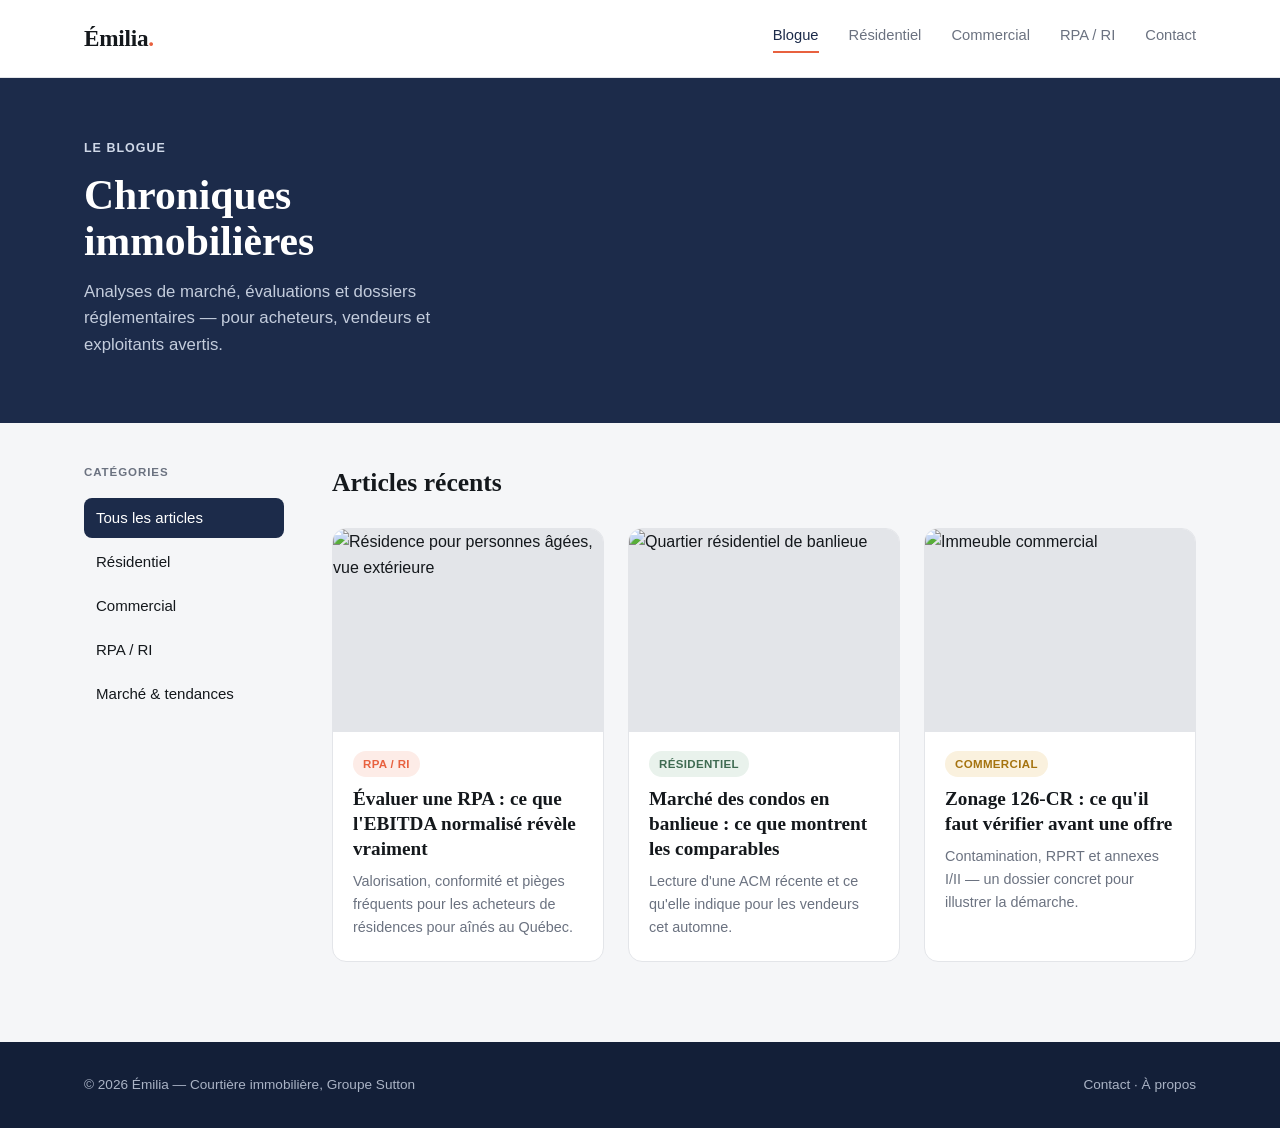
==== index.html @ d56fad66 "Rename index 2.html to index.html" ====
<!DOCTYPE html>
<html lang="fr">
<head>
<meta charset="UTF-8">
<meta name="viewport" content="width=device-width, initial-scale=1.0">
<title>Émilia — Courtière immobilière | Résidentiel, Commercial & RPA/RI</title>
<meta name="description" content="Chroniques et analyses de marché par une courtière immobilière spécialisée en résidentiel, commercial et résidences pour aînés (RPA/RI) dans la grande région de Montréal.">
<link rel="stylesheet" href="style.css">
</head>
<body>

<header class="site-header">
  <div class="site-header__inner">
    <a href="index.html" class="logo">Émilia<span>.</span></a>
    <nav class="main-nav" aria-label="Navigation principale">
      <a href="#" aria-current="page">Blogue</a>
      <a href="#">Résidentiel</a>
      <a href="#">Commercial</a>
      <a href="#">RPA / RI</a>
      <a href="#">Contact</a>
    </nav>
    <button class="nav-toggle" aria-label="Ouvrir le menu">☰</button>
  </div>
</header>

<div class="blog-hero">
  <div class="blog-hero__inner">
    <span class="blog-hero__eyebrow">Le blogue</span>
    <h1>Chroniques immobilières</h1>
    <p>Analyses de marché, évaluations et dossiers réglementaires — pour acheteurs, vendeurs et exploitants avertis.</p>
  </div>
</div>

<main class="page">
  <aside class="sidebar">
    <div class="sidebar__label">Catégories</div>
    <ul class="sidebar__list">
      <li><a href="#" class="active">Tous les articles</a></li>
      <li><a href="#">Résidentiel</a></li>
      <li><a href="#">Commercial</a></li>
      <li><a href="#">RPA / RI</a></li>
      <li><a href="#">Marché &amp; tendances</a></li>
    </ul>
  </aside>

  <section>
    <h2 class="section-heading">Articles récents</h2>

    <div class="article-grid">

      <a href="article.html" class="article-card">
        <div class="article-card__photo">
          <img src="https://images.unsplash.com/photo-1568605114967-8130f3a36994?w=480&q=80" alt="Résidence pour personnes âgées, vue extérieure">
        </div>
        <div class="article-card__body">
          <span class="tag tag--rpa">RPA / RI</span>
          <h3 class="article-card__title">Évaluer une RPA : ce que l'EBITDA normalisé révèle vraiment</h3>
          <p class="article-card__desc">Valorisation, conformité et pièges fréquents pour les acheteurs de résidences pour aînés au Québec.</p>
        </div>
      </a>

      <a href="#" class="article-card">
        <div class="article-card__photo">
          <img src="https://images.unsplash.com/photo-1560518883-ce09059eeffa?w=480&q=80" alt="Quartier résidentiel de banlieue">
        </div>
        <div class="article-card__body">
          <span class="tag tag--residentiel">Résidentiel</span>
          <h3 class="article-card__title">Marché des condos en banlieue : ce que montrent les comparables</h3>
          <p class="article-card__desc">Lecture d'une ACM récente et ce qu'elle indique pour les vendeurs cet automne.</p>
        </div>
      </a>

      <a href="#" class="article-card">
        <div class="article-card__photo">
          <img src="https://images.unsplash.com/photo-1486406146926-c627a92ad1ab?w=480&q=80" alt="Immeuble commercial">
        </div>
        <div class="article-card__body">
          <span class="tag tag--commercial">Commercial</span>
          <h3 class="article-card__title">Zonage 126-CR : ce qu'il faut vérifier avant une offre</h3>
          <p class="article-card__desc">Contamination, RPRT et annexes I/II — un dossier concret pour illustrer la démarche.</p>
        </div>
      </a>

    </div>
  </section>
</main>

<footer class="site-footer">
  <div class="site-footer__inner">
    <span>© 2026 Émilia — Courtière immobilière, Groupe Sutton</span>
    <nav aria-label="Navigation de pied de page">
      <a href="#">Contact</a> · <a href="#">À propos</a>
    </nav>
  </div>
</footer>

</body>
</html>
---- style.css ----
/* ===========================================================
   Design tokens — direction: éditorial/magazine (référence:
   Agorapulse, Kota, Nova Benefits). Cartes bien définies, tags
   de catégorie colorés, sans-serif affirmé, beaucoup d'air blanc.
   =========================================================== */
:root {
  --ink: #14181c;
  --paper: #ffffff;
  --canvas: #f5f6f8;
  --line: #e3e5e9;
  --muted: #6b7280;

  --navy: #1c2b4a;
  --navy-dark: #131f38;
  --coral: #e8613f;
  --coral-soft: #fdece7;
  --sage: #3f6b52;
  --sage-soft: #e9f2ec;
  --gold: #a5730f;
  --gold-soft: #faf1de;

  --font-display: 'Fraunces', Georgia, 'Times New Roman', serif;
  --font-body: 'Inter', -apple-system, 'Segoe UI', sans-serif;
  --font-mono: 'IBM Plex Mono', 'Courier New', monospace;

  --radius: 14px;
  --max-w: 1160px;
}

@font-face { font-family: 'Fraunces'; src: local('Georgia'); }

* { box-sizing: border-box; }
html { scroll-behavior: smooth; }

body {
  margin: 0;
  background: var(--canvas);
  color: var(--ink);
  font-family: var(--font-body);
  font-size: 16px;
  line-height: 1.6;
}

img { max-width: 100%; display: block; }
a { color: inherit; }

/* ---------- Header ---------- */
.site-header {
  background: var(--paper);
  border-bottom: 1px solid var(--line);
  position: sticky;
  top: 0;
  z-index: 50;
}

.site-header__inner {
  max-width: var(--max-w);
  margin: 0 auto;
  padding: 20px 24px;
  display: flex;
  align-items: center;
  justify-content: space-between;
}

.logo {
  font-family: var(--font-display);
  font-size: 1.45rem;
  font-weight: 600;
  letter-spacing: -0.01em;
  text-decoration: none;
  color: var(--ink);
}

.logo span { color: var(--coral); }

.main-nav {
  display: flex;
  gap: 30px;
  font-size: 0.92rem;
  font-weight: 500;
}

.main-nav a {
  text-decoration: none;
  color: var(--muted);
  padding-bottom: 4px;
  border-bottom: 2px solid transparent;
  transition: color 0.15s ease, border-color 0.15s ease;
}

.main-nav a:hover,
.main-nav a[aria-current="page"] {
  color: var(--navy);
  border-bottom-color: var(--coral);
}

.nav-toggle {
  display: none;
  background: none;
  border: 1px solid var(--line);
  border-radius: 8px;
  padding: 6px 12px;
  font-size: 1rem;
}

/* ---------- Page hero (blog index) ---------- */
.blog-hero {
  background: var(--navy);
  color: #fff;
}

.blog-hero__inner {
  max-width: var(--max-w);
  margin: 0 auto;
  padding: 56px 24px 64px;
}

.blog-hero__eyebrow {
  display: inline-block;
  font-size: 0.78rem;
  font-weight: 600;
  letter-spacing: 0.08em;
  text-transform: uppercase;
  color: #cfd8e8;
  margin-bottom: 14px;
}

.blog-hero h1 {
  font-family: var(--font-display);
  font-size: 2.6rem;
  line-height: 1.1;
  margin: 0 0 14px;
  max-width: 20ch;
}

.blog-hero p {
  color: #c3ccdc;
  font-size: 1.05rem;
  margin: 0;
  max-width: 46ch;
}

/* ---------- Layout: page with sidebar ---------- */
.page {
  max-width: var(--max-w);
  margin: 0 auto;
  padding: 40px 24px 80px;
  display: grid;
  grid-template-columns: 200px 1fr;
  gap: 48px;
}

.sidebar__label {
  font-size: 0.72rem;
  font-weight: 700;
  letter-spacing: 0.08em;
  text-transform: uppercase;
  color: var(--muted);
  margin-bottom: 16px;
}

.sidebar__list {
  list-style: none;
  margin: 0;
  padding: 0;
  display: flex;
  flex-direction: column;
  gap: 4px;
}

.sidebar__list a {
  text-decoration: none;
  font-size: 0.94rem;
  font-weight: 500;
  color: var(--ink);
  padding: 8px 12px;
  border-radius: 8px;
  display: block;
  transition: background 0.15s ease, color 0.15s ease;
}

.sidebar__list a:hover { background: var(--canvas); }

.sidebar__list a.active {
  background: var(--navy);
  color: #fff;
}

/* ---------- Article grid (blog index) ---------- */
.section-heading {
  font-family: var(--font-display);
  font-size: 1.6rem;
  margin: 0 0 24px;
}

.article-grid {
  display: grid;
  grid-template-columns: repeat(auto-fill, minmax(250px, 1fr));
  gap: 24px;
}

.article-card {
  text-decoration: none;
  color: var(--ink);
  background: var(--paper);
  border: 1px solid var(--line);
  border-radius: var(--radius);
  overflow: hidden;
  display: flex;
  flex-direction: column;
  transition: transform 0.15s ease, box-shadow 0.15s ease;
}

.article-card:hover {
  transform: translateY(-4px);
  box-shadow: 0 12px 24px -8px rgba(20, 24, 28, 0.18);
}

.article-card__photo {
  aspect-ratio: 4 / 3;
  background: var(--line);
  overflow: hidden;
  position: relative;
}

.article-card__photo img {
  width: 100%;
  height: 100%;
  object-fit: cover;
}

.article-card__body { padding: 18px 20px 22px; }

/* Tags de catégorie colorés — une couleur par catégorie */
.tag {
  display: inline-block;
  font-size: 0.72rem;
  font-weight: 700;
  letter-spacing: 0.03em;
  text-transform: uppercase;
  padding: 4px 10px;
  border-radius: 999px;
  margin-bottom: 10px;
}

.tag--rpa   { background: var(--coral-soft); color: var(--coral); }
.tag--residentiel { background: var(--sage-soft); color: var(--sage); }
.tag--commercial   { background: var(--gold-soft); color: var(--gold); }

.article-card__title {
  font-family: var(--font-display);
  font-size: 1.2rem;
  line-height: 1.3;
  margin: 0 0 8px;
}

.article-card__desc {
  font-size: 0.9rem;
  color: var(--muted);
  margin: 0;
}

/* ---------- Article page ---------- */
.back-link {
  display: inline-flex;
  align-items: center;
  gap: 6px;
  text-decoration: none;
  font-size: 0.88rem;
  font-weight: 600;
  color: var(--navy);
  margin-bottom: 24px;
}

.back-link:hover { text-decoration: underline; }

.article-header h1 {
  font-family: var(--font-display);
  font-size: 2.4rem;
  line-height: 1.15;
  margin: 10px 0 14px;
}

.article-meta {
  font-size: 0.88rem;
  color: var(--muted);
  margin-bottom: 28px;
  padding-bottom: 24px;
  border-bottom: 1px solid var(--line);
}

.article-hero {
  width: 100%;
  aspect-ratio: 16 / 9;
  object-fit: cover;
  margin-bottom: 32px;
  border-radius: var(--radius);
}

.article-body { max-width: 66ch; font-size: 1.04rem; }

.article-body h2 {
  font-family: var(--font-display);
  font-size: 1.4rem;
  margin-top: 2.2em;
}

.article-body p { margin: 0 0 1.2em; }

/* ---------- Footer ---------- */
.site-footer {
  background: var(--navy-dark);
  color: #aab3c5;
}

.site-footer__inner {
  max-width: var(--max-w);
  margin: 0 auto;
  padding: 32px 24px;
  display: flex;
  justify-content: space-between;
  align-items: center;
  flex-wrap: wrap;
  gap: 12px;
  font-size: 0.85rem;
}

.site-footer a { color: #aab3c5; text-decoration: none; }
.site-footer a:hover { color: #fff; }

/* ---------- Focus states ---------- */
a:focus-visible,
button:focus-visible {
  outline: 2px solid var(--coral);
  outline-offset: 2px;
}

/* ---------- Responsive ---------- */
@media (max-width: 760px) {
  .main-nav { display: none; }
  .nav-toggle { display: inline-block; }

  .blog-hero__inner { padding: 40px 20px 44px; }
  .blog-hero h1 { font-size: 1.9rem; }

  .page {
    grid-template-columns: 1fr;
    padding: 24px 18px 60px;
  }

  .sidebar__list { flex-direction: row; flex-wrap: wrap; gap: 8px; }
  .sidebar__label { display: none; }

  .article-header h1 { font-size: 1.7rem; }
  .article-grid { grid-template-columns: repeat(auto-fill, minmax(160px, 1fr)); }
}

@media (prefers-reduced-motion: reduce) {
  * { transition: none !important; scroll-behavior: auto !important; }
}
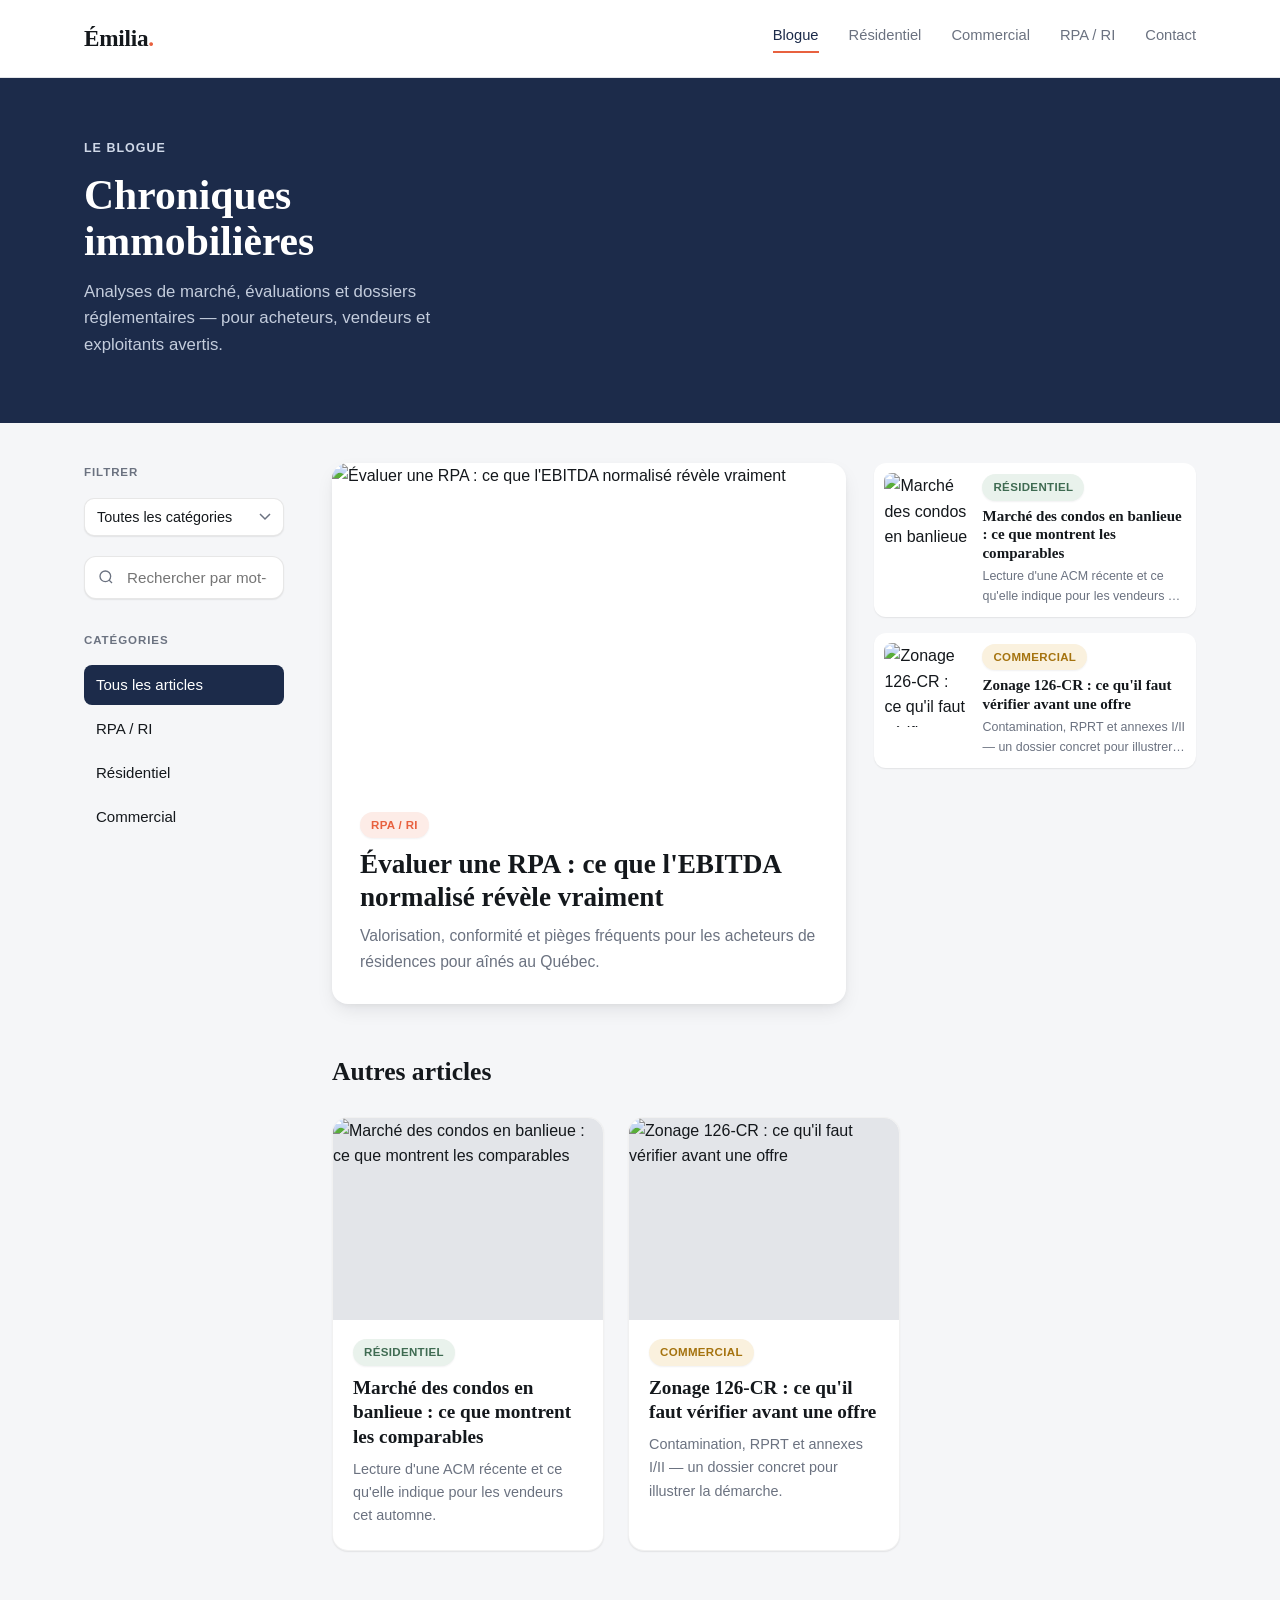
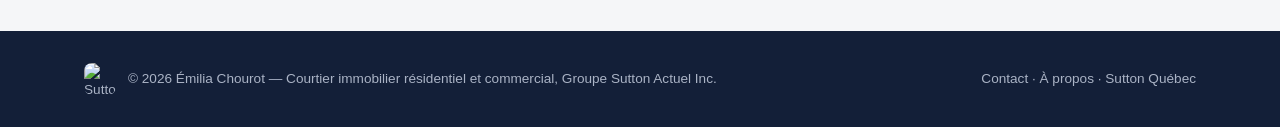
==== commit 194cfa96: "Add files via upload" ====
--- a/index.html
+++ b/index.html
@@ -33,66 +33,164 @@
 
 <main class="page">
   <aside class="sidebar">
+    <div class="sidebar__label">Filtrer</div>
+    <select class="sidebar__select" id="categoryFilter" aria-label="Filtrer par catégorie">
+      <option value="all">Toutes les catégories</option>
+    </select>
+
+    <div class="search-box">
+      <svg width="16" height="16" viewBox="0 0 24 24" fill="none" stroke="currentColor" stroke-width="2"><circle cx="11" cy="11" r="8"/><path d="m21 21-4.35-4.35"/></svg>
+      <input type="text" id="keywordSearch" placeholder="Rechercher par mot-clé…" aria-label="Rechercher par mot-clé">
+    </div>
+
     <div class="sidebar__label">Catégories</div>
-    <ul class="sidebar__list">
-      <li><a href="#" class="active">Tous les articles</a></li>
-      <li><a href="#">Résidentiel</a></li>
-      <li><a href="#">Commercial</a></li>
-      <li><a href="#">RPA / RI</a></li>
-      <li><a href="#">Marché &amp; tendances</a></li>
+    <ul class="sidebar__list" id="categoryList">
+      <li><a href="#" class="active" data-cat="all">Tous les articles</a></li>
     </ul>
   </aside>
 
   <section>
-    <h2 class="section-heading">Articles récents</h2>
+    <!-- Module vedette — généré automatiquement à partir du premier article -->
+    <div id="featuredSection"></div>
 
-    <div class="article-grid">
-
-      <a href="article.html" class="article-card">
-        <div class="article-card__photo">
-          <img src="https://images.unsplash.com/photo-1568605114967-8130f3a36994?w=480&q=80" alt="Résidence pour personnes âgées, vue extérieure">
-        </div>
-        <div class="article-card__body">
-          <span class="tag tag--rpa">RPA / RI</span>
-          <h3 class="article-card__title">Évaluer une RPA : ce que l'EBITDA normalisé révèle vraiment</h3>
-          <p class="article-card__desc">Valorisation, conformité et pièges fréquents pour les acheteurs de résidences pour aînés au Québec.</p>
-        </div>
-      </a>
-
-      <a href="#" class="article-card">
-        <div class="article-card__photo">
-          <img src="https://images.unsplash.com/photo-1560518883-ce09059eeffa?w=480&q=80" alt="Quartier résidentiel de banlieue">
-        </div>
-        <div class="article-card__body">
-          <span class="tag tag--residentiel">Résidentiel</span>
-          <h3 class="article-card__title">Marché des condos en banlieue : ce que montrent les comparables</h3>
-          <p class="article-card__desc">Lecture d'une ACM récente et ce qu'elle indique pour les vendeurs cet automne.</p>
-        </div>
-      </a>
-
-      <a href="#" class="article-card">
-        <div class="article-card__photo">
-          <img src="https://images.unsplash.com/photo-1486406146926-c627a92ad1ab?w=480&q=80" alt="Immeuble commercial">
-        </div>
-        <div class="article-card__body">
-          <span class="tag tag--commercial">Commercial</span>
-          <h3 class="article-card__title">Zonage 126-CR : ce qu'il faut vérifier avant une offre</h3>
-          <p class="article-card__desc">Contamination, RPRT et annexes I/II — un dossier concret pour illustrer la démarche.</p>
-        </div>
-      </a>
-
-    </div>
+    <h2 class="section-heading">Autres articles</h2>
+    <div class="article-grid" id="articleGrid"></div>
+    <p class="no-results" id="noResults" style="display:none;">Aucun article ne correspond à ta recherche.</p>
   </section>
 </main>
 
 <footer class="site-footer">
   <div class="site-footer__inner">
-    <span>© 2026 Émilia — Courtière immobilière, Groupe Sutton</span>
+    <div class="site-footer__brand">
+      <img src="images/sutton-logo.png" alt="Sutton" class="site-footer__logo">
+      <span>© 2026 Émilia Chourot — Courtier immobilier résidentiel et commercial, Groupe Sutton Actuel Inc.</span>
+    </div>
     <nav aria-label="Navigation de pied de page">
-      <a href="#">Contact</a> · <a href="#">À propos</a>
+      <a href="#">Contact</a> · <a href="#">À propos</a> · <a href="https://www.suttonquebec.com/" target="_blank" rel="noopener">Sutton Québec</a>
     </nav>
   </div>
 </footer>
 
+<script src="articles.js"></script>
+<script>
+const grid = document.getElementById("articleGrid");
+const featuredSection = document.getElementById("featuredSection");
+const noResults = document.getElementById("noResults");
+const categoryFilter = document.getElementById("categoryFilter");
+const keywordSearch = document.getElementById("keywordSearch");
+const categoryListEl = document.getElementById("categoryList");
+
+// Génère le menu déroulant et la liste de catégories dans la sidebar
+// à partir des catégories réellement utilisées dans les articles.
+// Ajouter/retirer une catégorie se fait simplement en l'utilisant (ou
+// non) sur un article — rien à configurer ailleurs.
+function populateCategories() {
+  const cats = getCategories();
+
+  categoryFilter.innerHTML = `<option value="all">Toutes les catégories</option>` +
+    cats.map(c => `<option value="${c}">${c}</option>`).join("");
+
+  categoryListEl.innerHTML = `<li><a href="#" class="active" data-cat="all">Tous les articles</a></li>` +
+    cats.map(c => `<li><a href="#" data-cat="${c}">${c}</a></li>`).join("");
+}
+
+function renderFeatured(list) {
+  if (list.length === 0) { featuredSection.innerHTML = ""; return; }
+  const featured = list[0];
+  const rail = list.slice(1, 3);
+
+  featuredSection.innerHTML = `
+    <div class="featured-section">
+      <a href="article.html?p=${featured.slug}" class="featured-card">
+        <div class="featured-card__photo"><img src="${featured.photo}" alt="${featured.title}"></div>
+        <div class="featured-card__body">
+          <span class="tag" style="${tagStyle(featured.category)}">${featured.category}</span>
+          <h2 class="featured-card__title">${featured.title}</h2>
+          <p class="featured-card__desc">${featured.description}</p>
+        </div>
+      </a>
+      <div class="featured-rail">
+        ${rail.map(a => `
+          <a href="article.html?p=${a.slug}" class="rail-item">
+            <div class="rail-item__photo"><img src="${a.photo}" alt="${a.title}"></div>
+            <div>
+              <span class="tag" style="${tagStyle(a.category)}margin-bottom:4px;">${a.category}</span>
+              <h3 class="rail-item__title">${a.title}</h3>
+              <p class="rail-item__desc">${a.description}</p>
+            </div>
+          </a>
+        `).join("")}
+      </div>
+    </div>
+  `;
+}
+
+function renderGrid(list) {
+  const rest = list.slice(1); // le premier est déjà dans le module vedette
+  if (rest.length === 0) {
+    grid.innerHTML = "";
+    noResults.style.display = list.length === 0 ? "block" : "none";
+    return;
+  }
+  noResults.style.display = "none";
+  grid.innerHTML = rest.map(a => `
+    <a href="article.html?p=${a.slug}" class="article-card">
+      <div class="article-card__photo"><img src="${a.photo}" alt="${a.title}"></div>
+      <div class="article-card__body">
+        <span class="tag" style="${tagStyle(a.category)}">${a.category}</span>
+        <h3 class="article-card__title">${a.title}</h3>
+        <p class="article-card__desc">${a.description}</p>
+      </div>
+    </a>
+  `).join("");
+}
+
+function applyFilters() {
+  const cat = categoryFilter.value;
+  const kw = keywordSearch.value.trim().toLowerCase();
+
+  const filtered = articles.filter(a => {
+    const matchesCat = cat === "all" || a.category === cat;
+    const haystack = (a.title + " " + a.description + " " + a.keywords).toLowerCase();
+    const matchesKw = kw === "" || haystack.includes(kw);
+    return matchesCat && matchesKw;
+  });
+
+  if (filtered.length === 0) {
+    featuredSection.innerHTML = "";
+    grid.innerHTML = "";
+    noResults.style.display = "block";
+    return;
+  }
+
+  renderFeatured(filtered);
+  renderGrid(filtered);
+}
+
+categoryFilter.addEventListener("change", () => {
+  applyFilters();
+  categoryListEl.querySelectorAll("a").forEach(l =>
+    l.classList.toggle("active", l.dataset.cat === categoryFilter.value)
+  );
+});
+
+keywordSearch.addEventListener("input", applyFilters);
+
+categoryListEl.addEventListener("click", (e) => {
+  const link = e.target.closest("a");
+  if (!link) return;
+  e.preventDefault();
+  categoryFilter.value = link.dataset.cat;
+  categoryListEl.querySelectorAll("a").forEach(l => l.classList.remove("active"));
+  link.classList.add("active");
+  applyFilters();
+});
+
+// Rendu initial
+populateCategories();
+renderFeatured(articles);
+renderGrid(articles);
+</script>
+
 </body>
 </html>
--- a/style.css
+++ b/style.css
@@ -23,11 +23,16 @@
   --font-body: 'Inter', -apple-system, 'Segoe UI', sans-serif;
   --font-mono: 'IBM Plex Mono', 'Courier New', monospace;
 
-  --radius: 14px;
+  --radius: 16px;
   --max-w: 1160px;
-}
-
-@font-face { font-family: 'Fraunces'; src: local('Georgia'); }
+
+  /* Ombres superposées — pour une profondeur douce plutôt que plate */
+  --shadow-sm: 0 1px 2px rgba(20,24,28,0.05), 0 1px 1px rgba(20,24,28,0.03);
+  --shadow-md: 0 2px 4px rgba(20,24,28,0.04), 0 8px 20px -4px rgba(20,24,28,0.10);
+  --shadow-lg: 0 4px 8px rgba(20,24,28,0.05), 0 20px 40px -12px rgba(20,24,28,0.18);
+}
+
+@import url('https://fonts.googleapis.com/css2?family=Fraunces:opsz,wght@9..144,400;9..144,500;9..144,600;9..144,700&family=Inter:wght@400;500;600;700&family=IBM+Plex+Mono:wght@500&display=swap');
 
 * { box-sizing: border-box; }
 html { scroll-behavior: smooth; }
@@ -186,6 +191,152 @@
   color: #fff;
 }
 
+/* ---------- Sidebar ---------- */
+.sidebar__select {
+  width: 100%;
+  font-family: var(--font-body);
+  font-size: 0.9rem;
+  font-weight: 500;
+  color: var(--ink);
+  background: var(--paper);
+  border: 1px solid rgba(20,24,28,0.1);
+  border-radius: 10px;
+  padding: 10px 12px;
+  margin-bottom: 20px;
+  box-shadow: var(--shadow-sm);
+  appearance: none;
+  background-image: url("data:image/svg+xml,%3Csvg xmlns='http://www.w3.org/2000/svg' width='12' height='8'%3E%3Cpath d='M1 1l5 5 5-5' stroke='%236b7280' stroke-width='1.5' fill='none' fill-rule='evenodd'/%3E%3C/svg%3E");
+  background-repeat: no-repeat;
+  background-position: right 12px center;
+}
+
+.search-box {
+  position: relative;
+  margin-bottom: 32px;
+}
+
+.search-box input {
+  width: 100%;
+  font-family: var(--font-body);
+  font-size: 0.95rem;
+  padding: 12px 16px 12px 42px;
+  border: 1px solid rgba(20,24,28,0.1);
+  border-radius: 12px;
+  background: var(--paper);
+  box-shadow: var(--shadow-sm);
+}
+
+.search-box input:focus {
+  outline: none;
+  border-color: var(--coral);
+  box-shadow: var(--shadow-sm), 0 0 0 3px var(--coral-soft);
+}
+
+.search-box svg {
+  position: absolute;
+  left: 14px;
+  top: 50%;
+  transform: translateY(-50%);
+  color: var(--muted);
+}
+
+.no-results {
+  color: var(--muted);
+  font-size: 0.95rem;
+  padding: 40px 0;
+}
+
+/* ---------- Featured (article en vedette, généré automatiquement) ---------- */
+.featured-section {
+  display: grid;
+  grid-template-columns: 1.6fr 1fr;
+  gap: 28px;
+  margin-bottom: 48px;
+}
+
+.featured-card {
+  text-decoration: none;
+  color: var(--ink);
+  background: var(--paper);
+  border-radius: var(--radius);
+  overflow: hidden;
+  box-shadow: var(--shadow-md);
+  display: flex;
+  flex-direction: column;
+  transition: box-shadow 0.18s ease;
+}
+
+.featured-card:hover { box-shadow: var(--shadow-lg); }
+
+.featured-card__photo {
+  aspect-ratio: 16 / 10;
+  overflow: hidden;
+}
+
+.featured-card__photo img { width: 100%; height: 100%; object-fit: cover; }
+
+.featured-card__body { padding: 26px 28px 30px; }
+
+.featured-card__title {
+  font-family: var(--font-display);
+  font-size: 1.7rem;
+  line-height: 1.2;
+  margin: 0 0 10px;
+}
+
+.featured-card__desc {
+  font-size: 0.98rem;
+  color: var(--muted);
+  margin: 0;
+}
+
+.featured-rail {
+  display: flex;
+  flex-direction: column;
+  gap: 16px;
+}
+
+.rail-item {
+  text-decoration: none;
+  color: var(--ink);
+  display: flex;
+  gap: 14px;
+  background: var(--paper);
+  border-radius: 12px;
+  padding: 10px;
+  box-shadow: var(--shadow-sm);
+  transition: box-shadow 0.18s ease;
+}
+
+.rail-item:hover { box-shadow: var(--shadow-md); }
+
+.rail-item__photo {
+  width: 84px;
+  height: 84px;
+  flex-shrink: 0;
+  border-radius: 8px;
+  overflow: hidden;
+}
+
+.rail-item__photo img { width: 100%; height: 100%; object-fit: cover; }
+
+.rail-item__title {
+  font-family: var(--font-display);
+  font-size: 0.94rem;
+  line-height: 1.25;
+  margin: 2px 0 4px;
+}
+
+.rail-item__desc {
+  font-size: 0.78rem;
+  color: var(--muted);
+  margin: 0;
+  display: -webkit-box;
+  -webkit-line-clamp: 2;
+  -webkit-box-orient: vertical;
+  overflow: hidden;
+}
+
 /* ---------- Article grid (blog index) ---------- */
 .section-heading {
   font-family: var(--font-display);
@@ -203,17 +354,18 @@
   text-decoration: none;
   color: var(--ink);
   background: var(--paper);
-  border: 1px solid var(--line);
+  border: 1px solid rgba(20,24,28,0.06);
   border-radius: var(--radius);
   overflow: hidden;
   display: flex;
   flex-direction: column;
-  transition: transform 0.15s ease, box-shadow 0.15s ease;
+  box-shadow: var(--shadow-sm);
+  transition: transform 0.18s ease, box-shadow 0.18s ease;
 }
 
 .article-card:hover {
   transform: translateY(-4px);
-  box-shadow: 0 12px 24px -8px rgba(20, 24, 28, 0.18);
+  box-shadow: var(--shadow-lg);
 }
 
 .article-card__photo {
@@ -238,14 +390,12 @@
   font-weight: 700;
   letter-spacing: 0.03em;
   text-transform: uppercase;
-  padding: 4px 10px;
+  padding: 4px 11px;
   border-radius: 999px;
   margin-bottom: 10px;
-}
-
-.tag--rpa   { background: var(--coral-soft); color: var(--coral); }
-.tag--residentiel { background: var(--sage-soft); color: var(--sage); }
-.tag--commercial   { background: var(--gold-soft); color: var(--gold); }
+  box-shadow: 0 1px 2px rgba(20,24,28,0.06);
+}
+
 
 .article-card__title {
   font-family: var(--font-display);
@@ -313,6 +463,19 @@
   color: #aab3c5;
 }
 
+.site-footer__brand {
+  display: flex;
+  align-items: center;
+  gap: 12px;
+}
+
+.site-footer__logo {
+  width: 32px;
+  height: 32px;
+  border-radius: 8px;
+  flex-shrink: 0;
+}
+
 .site-footer__inner {
   max-width: var(--max-w);
   margin: 0 auto;
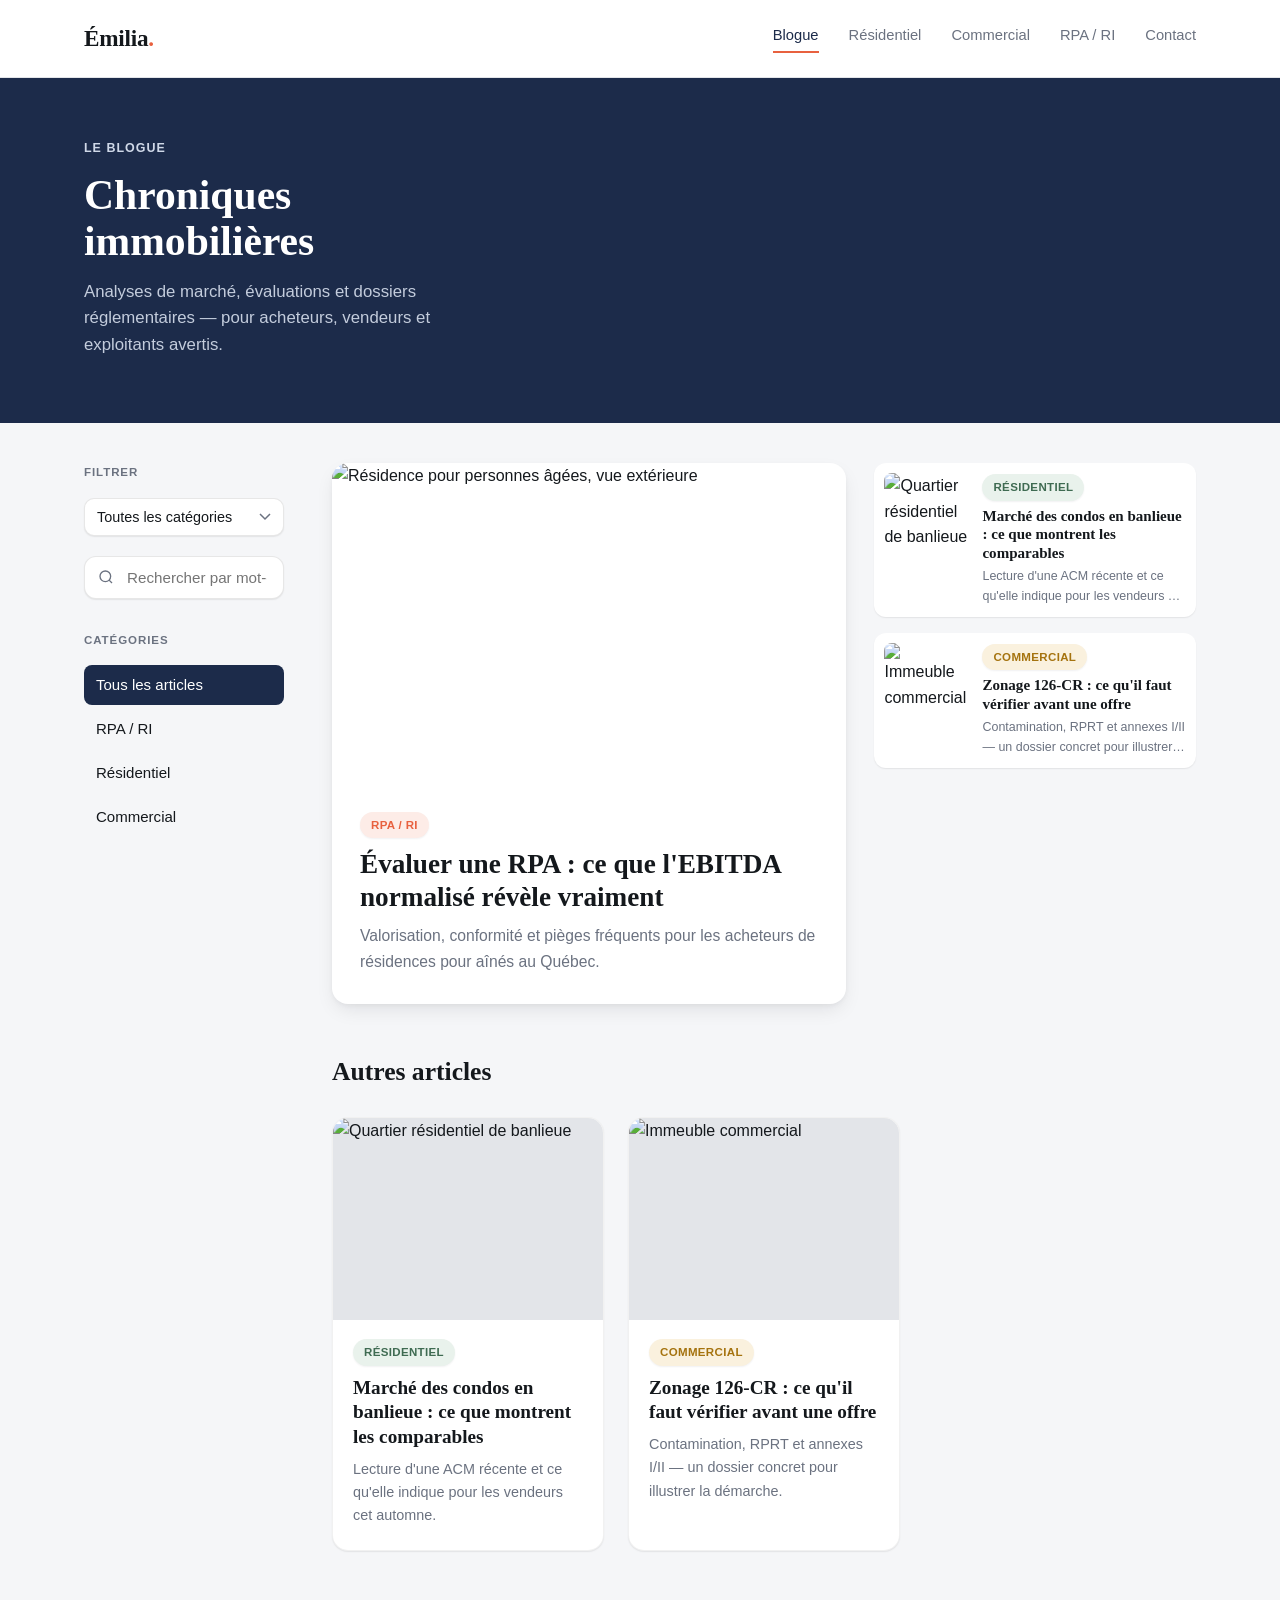
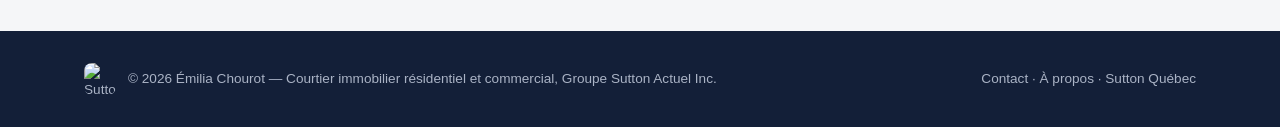
==== commit f9bc7f82: "Add files via upload" ====
--- a/index.html
+++ b/index.html
@@ -102,7 +102,7 @@
   featuredSection.innerHTML = `
     <div class="featured-section">
       <a href="article.html?p=${featured.slug}" class="featured-card">
-        <div class="featured-card__photo"><img src="${featured.photo}" alt="${featured.title}"></div>
+        <div class="featured-card__photo"><img src="${featured.photo}" alt="${featured.photoAlt || featured.title}"></div>
         <div class="featured-card__body">
           <span class="tag" style="${tagStyle(featured.category)}">${featured.category}</span>
           <h2 class="featured-card__title">${featured.title}</h2>
@@ -112,7 +112,7 @@
       <div class="featured-rail">
         ${rail.map(a => `
           <a href="article.html?p=${a.slug}" class="rail-item">
-            <div class="rail-item__photo"><img src="${a.photo}" alt="${a.title}"></div>
+            <div class="rail-item__photo"><img src="${a.photo}" alt="${a.photoAlt || a.title}"></div>
             <div>
               <span class="tag" style="${tagStyle(a.category)}margin-bottom:4px;">${a.category}</span>
               <h3 class="rail-item__title">${a.title}</h3>
@@ -135,7 +135,7 @@
   noResults.style.display = "none";
   grid.innerHTML = rest.map(a => `
     <a href="article.html?p=${a.slug}" class="article-card">
-      <div class="article-card__photo"><img src="${a.photo}" alt="${a.title}"></div>
+      <div class="article-card__photo"><img src="${a.photo}" alt="${a.photoAlt || a.title}"></div>
       <div class="article-card__body">
         <span class="tag" style="${tagStyle(a.category)}">${a.category}</span>
         <h3 class="article-card__title">${a.title}</h3>
@@ -186,10 +186,12 @@
   applyFilters();
 });
 
-// Rendu initial
-populateCategories();
-renderFeatured(articles);
-renderGrid(articles);
+// Rendu initial — attend que les données soient chargées
+loadArticles().then(() => {
+  populateCategories();
+  renderFeatured(articles);
+  renderGrid(articles);
+});
 </script>
 
 </body>
--- a/style.css
+++ b/style.css
@@ -514,6 +514,18 @@
   .sidebar__list { flex-direction: row; flex-wrap: wrap; gap: 8px; }
   .sidebar__label { display: none; }
 
+  /* Le module vedette et son rail s'empilent en une colonne sur mobile */
+  .featured-section {
+    grid-template-columns: 1fr;
+    gap: 20px;
+    margin-bottom: 36px;
+  }
+
+  .featured-card__title { font-size: 1.35rem; }
+  .featured-card__body { padding: 20px 20px 24px; }
+
+  .rail-item__photo { width: 72px; height: 72px; }
+
   .article-header h1 { font-size: 1.7rem; }
   .article-grid { grid-template-columns: repeat(auto-fill, minmax(160px, 1fr)); }
 }
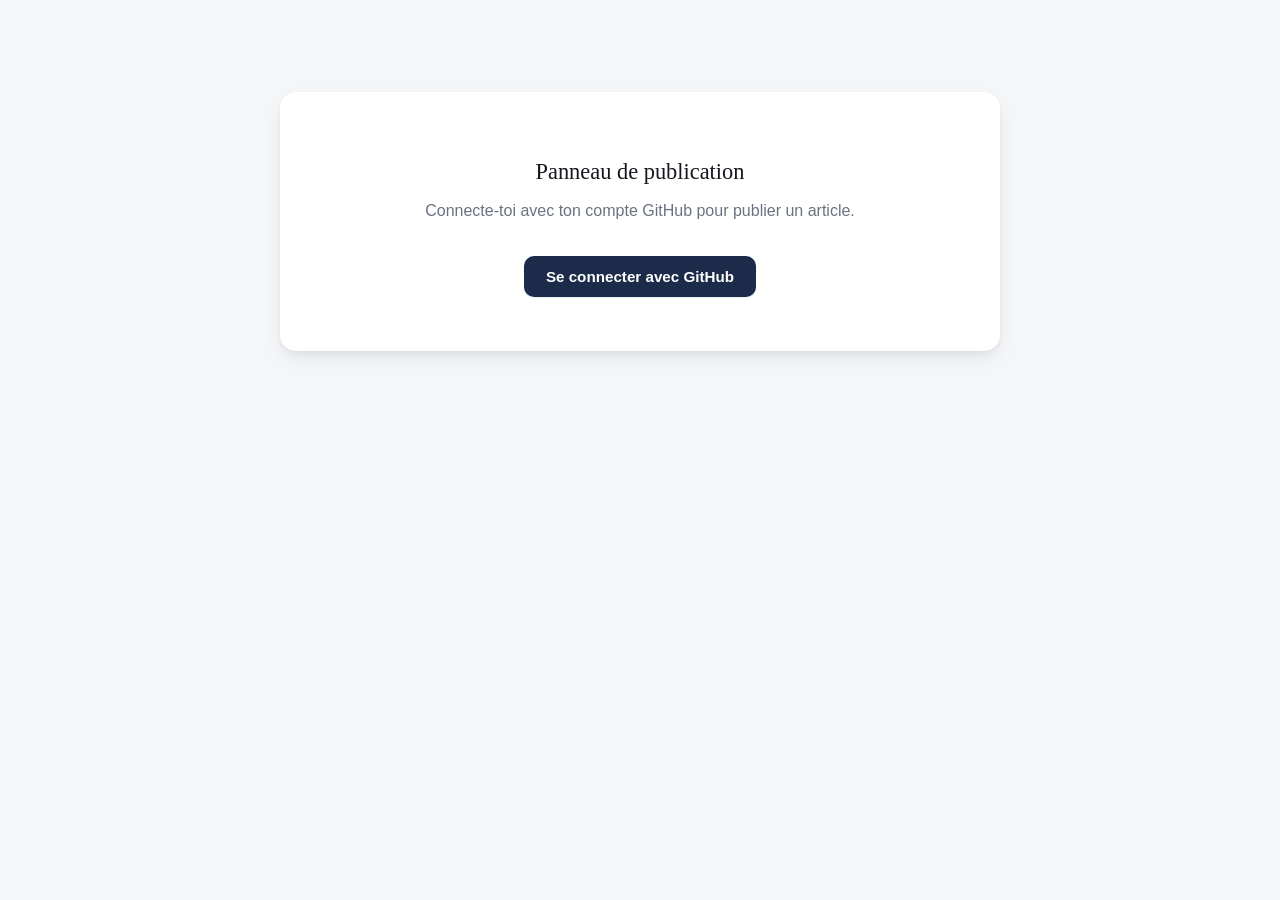
==== commit c3cd3b95: "Add files via upload" ====
--- a/index.html
+++ b/index.html
@@ -3,195 +3,501 @@
 <head>
 <meta charset="UTF-8">
 <meta name="viewport" content="width=device-width, initial-scale=1.0">
-<title>Émilia — Courtière immobilière | Résidentiel, Commercial & RPA/RI</title>
-<meta name="description" content="Chroniques et analyses de marché par une courtière immobilière spécialisée en résidentiel, commercial et résidences pour aînés (RPA/RI) dans la grande région de Montréal.">
-<link rel="stylesheet" href="style.css">
+<meta name="robots" content="noindex">
+<title>Admin — Blogue Émilia</title>
+<link rel="stylesheet" href="../style.css">
+<style>
+  body { background: var(--canvas); }
+  .admin-wrap { max-width: 760px; margin: 0 auto; padding: 32px 20px 80px; }
+  .admin-title { font-family: var(--font-display); font-size: 1.8rem; margin: 0 0 6px; }
+  .admin-sub { color: var(--muted); margin: 0 0 32px; }
+
+  .login-card {
+    background: var(--paper); border-radius: var(--radius); padding: 40px;
+    text-align: center; box-shadow: var(--shadow-md); margin-top: 60px;
+  }
+  .btn {
+    display: inline-flex; align-items: center; gap: 8px;
+    font-family: var(--font-body); font-weight: 600; font-size: 0.95rem;
+    padding: 12px 22px; border-radius: 10px; border: none; cursor: pointer;
+    text-decoration: none;
+  }
+  .btn-primary { background: var(--navy); color: #fff; box-shadow: var(--shadow-sm); }
+  .btn-secondary { background: var(--paper); color: var(--ink); border: 1px solid rgba(20,24,28,0.12); }
+  .btn-danger { background: #fdece7; color: #b8371f; border: none; }
+  .btn:disabled { opacity: 0.5; cursor: not-allowed; }
+
+  .field { margin-bottom: 22px; }
+  .field label { display: block; font-size: 0.85rem; font-weight: 600; margin-bottom: 6px; }
+  .field .hint { font-size: 0.78rem; color: var(--muted); margin-top: 4px; }
+  .field input[type="text"], .field textarea, .field input[type="date"] {
+    width: 100%; font-family: var(--font-body); font-size: 0.95rem;
+    padding: 11px 14px; border: 1px solid rgba(20,24,28,0.12); border-radius: 10px;
+    background: var(--paper);
+  }
+  .field textarea { min-height: 70px; resize: vertical; }
+  .field input:focus, .field textarea:focus, .editor:focus {
+    outline: none; border-color: var(--coral); box-shadow: 0 0 0 3px var(--coral-soft);
+  }
+
+  .photo-drop {
+    border: 2px dashed rgba(20,24,28,0.15); border-radius: 12px; padding: 24px;
+    text-align: center; cursor: pointer; background: var(--paper);
+  }
+  .photo-drop img { max-height: 160px; border-radius: 8px; margin: 0 auto 10px; }
+  .photo-drop span { color: var(--muted); font-size: 0.9rem; }
+
+  .toolbar { display: flex; gap: 6px; margin-bottom: 8px; flex-wrap: wrap; }
+  .toolbar button {
+    font-family: var(--font-body); font-size: 0.85rem; font-weight: 600;
+    padding: 6px 12px; border-radius: 8px; border: 1px solid rgba(20,24,28,0.12);
+    background: var(--paper); cursor: pointer;
+  }
+  .toolbar button:hover { background: var(--canvas); }
+  .editor {
+    min-height: 220px; padding: 14px 16px; border: 1px solid rgba(20,24,28,0.12);
+    border-radius: 10px; background: var(--paper); font-size: 0.98rem; line-height: 1.6;
+  }
+  .editor h2 { font-family: var(--font-display); font-size: 1.3rem; }
+
+  .form-card {
+    background: var(--paper); border-radius: var(--radius); padding: 30px;
+    box-shadow: var(--shadow-md); margin-bottom: 32px;
+  }
+  .form-actions { display: flex; gap: 12px; margin-top: 8px; }
+
+  .preview-overlay {
+    position: fixed; inset: 0; background: rgba(20,24,28,0.5); z-index: 100;
+    display: flex; align-items: flex-start; justify-content: center; padding: 30px 16px;
+    overflow-y: auto;
+  }
+  .preview-panel {
+    background: var(--paper); border-radius: var(--radius); max-width: 720px;
+    width: 100%; padding: 36px; box-shadow: var(--shadow-lg);
+  }
+  .preview-close { text-align: right; margin-bottom: 10px; }
+
+  .existing-list { display: flex; flex-direction: column; gap: 10px; }
+  .existing-item {
+    display: flex; align-items: center; gap: 14px; background: var(--paper);
+    border-radius: 10px; padding: 12px 14px; box-shadow: var(--shadow-sm);
+  }
+  .existing-item img { width: 52px; height: 52px; object-fit: cover; border-radius: 8px; flex-shrink: 0; }
+  .existing-item__title { font-weight: 600; font-size: 0.92rem; margin: 0 0 2px; }
+  .existing-item__meta { font-size: 0.78rem; color: var(--muted); }
+  .existing-item__actions { margin-left: auto; display: flex; gap: 8px; }
+  .existing-item__actions button { font-size: 0.8rem; padding: 6px 10px; }
+
+  .status-msg { font-size: 0.9rem; margin-top: 10px; }
+  .status-msg.error { color: #b8371f; }
+  .status-msg.success { color: #2c6e49; }
+
+  .top-bar { display: flex; justify-content: space-between; align-items: center; margin-bottom: 24px; }
+</style>
 </head>
 <body>
 
-<header class="site-header">
-  <div class="site-header__inner">
-    <a href="index.html" class="logo">Émilia<span>.</span></a>
-    <nav class="main-nav" aria-label="Navigation principale">
-      <a href="#" aria-current="page">Blogue</a>
-      <a href="#">Résidentiel</a>
-      <a href="#">Commercial</a>
-      <a href="#">RPA / RI</a>
-      <a href="#">Contact</a>
-    </nav>
-    <button class="nav-toggle" aria-label="Ouvrir le menu">☰</button>
+<div class="admin-wrap">
+
+  <!-- Écran de connexion -->
+  <div id="loginScreen" class="login-card" style="display:none;">
+    <p style="font-family: var(--font-display); font-size: 1.4rem; margin-bottom: 8px;">Panneau de publication</p>
+    <p class="admin-sub">Connecte-toi avec ton compte GitHub pour publier un article.</p>
+    <button class="btn btn-primary" id="loginBtn">Se connecter avec GitHub</button>
+    <p class="status-msg error" id="loginError"></p>
   </div>
-</header>
-
-<div class="blog-hero">
-  <div class="blog-hero__inner">
-    <span class="blog-hero__eyebrow">Le blogue</span>
-    <h1>Chroniques immobilières</h1>
-    <p>Analyses de marché, évaluations et dossiers réglementaires — pour acheteurs, vendeurs et exploitants avertis.</p>
+
+  <!-- Écran principal (une fois connecté) -->
+  <div id="mainScreen" style="display:none;">
+    <div class="top-bar">
+      <div>
+        <h1 class="admin-title">Publier un article</h1>
+        <p class="admin-sub" style="margin:0;">Connecté — <span id="userLabel"></span></p>
+      </div>
+      <button class="btn btn-secondary" id="logoutBtn">Se déconnecter</button>
+    </div>
+
+    <div class="form-card">
+      <div class="field">
+        <label for="fTitle">Titre de l'article</label>
+        <input type="text" id="fTitle" placeholder="Ex. Ce qu'il faut savoir avant de vendre en hiver">
+      </div>
+
+      <div class="field">
+        <label for="fCategory">Catégorie</label>
+        <input type="text" id="fCategory" list="categoryOptions" placeholder="Ex. Résidentiel — écris-en une nouvelle si besoin">
+        <datalist id="categoryOptions"></datalist>
+        <p class="hint">Écrire une catégorie qui n'existe pas encore la crée automatiquement.</p>
+      </div>
+
+      <div class="field">
+        <label for="fDescription">Description courte</label>
+        <textarea id="fDescription" placeholder="1 à 2 phrases — apparaît dans la grille et pour Google"></textarea>
+      </div>
+
+      <div class="field">
+        <label for="fKeywords">Mots-clés SEO</label>
+        <input type="text" id="fKeywords" placeholder="Séparés par des virgules">
+      </div>
+
+      <div class="field">
+        <label>Photo principale</label>
+        <div class="photo-drop" id="photoDrop">
+          <img id="photoPreview" style="display:none;">
+          <span id="photoDropLabel">Touche pour choisir une photo depuis ton téléphone</span>
+        </div>
+        <input type="file" id="fPhoto" accept="image/*" style="display:none;">
+      </div>
+
+      <div class="field">
+        <label for="fPhotoAlt">Texte alternatif de la photo</label>
+        <input type="text" id="fPhotoAlt" placeholder="Décris la photo en quelques mots">
+      </div>
+
+      <div class="field">
+        <label>Contenu de l'article</label>
+        <div class="toolbar">
+          <button type="button" data-cmd="bold"><b>G</b></button>
+          <button type="button" data-cmd="italic"><i>I</i></button>
+          <button type="button" data-cmd="formatBlock" data-val="h2">Titre</button>
+          <button type="button" data-cmd="formatBlock" data-val="p">Texte</button>
+          <button type="button" data-cmd="insertUnorderedList">Liste</button>
+        </div>
+        <div class="editor" id="fBody" contenteditable="true"></div>
+        <p class="hint">Éditeur simple — sélectionne du texte puis clique un bouton pour le mettre en forme.</p>
+      </div>
+
+      <div class="form-actions">
+        <button class="btn btn-secondary" id="previewBtn">Prévisualiser</button>
+        <button class="btn btn-primary" id="publishBtn">Publier</button>
+      </div>
+      <p class="status-msg" id="publishStatus"></p>
+    </div>
+
+    <h2 class="admin-title" style="font-size:1.3rem;">Articles publiés</h2>
+    <div class="existing-list" id="existingList"></div>
+  </div>
+
+</div>
+
+<!-- Aperçu -->
+<div class="preview-overlay" id="previewOverlay" style="display:none;">
+  <div class="preview-panel">
+    <div class="preview-close"><button class="btn btn-secondary" id="closePreview">Fermer l'aperçu</button></div>
+    <div class="article-header">
+      <span class="tag" id="pvTag"></span>
+      <h1 id="pvTitle"></h1>
+      <div class="article-meta" id="pvMeta"></div>
+    </div>
+    <img class="article-hero" id="pvPhoto">
+    <div class="article-body" id="pvBody"></div>
   </div>
 </div>
 
-<main class="page">
-  <aside class="sidebar">
-    <div class="sidebar__label">Filtrer</div>
-    <select class="sidebar__select" id="categoryFilter" aria-label="Filtrer par catégorie">
-      <option value="all">Toutes les catégories</option>
-    </select>
-
-    <div class="search-box">
-      <svg width="16" height="16" viewBox="0 0 24 24" fill="none" stroke="currentColor" stroke-width="2"><circle cx="11" cy="11" r="8"/><path d="m21 21-4.35-4.35"/></svg>
-      <input type="text" id="keywordSearch" placeholder="Rechercher par mot-clé…" aria-label="Rechercher par mot-clé">
+<script src="../articles.js"></script>
+<script>
+// ---- Configuration du dépôt ----
+const REPO_OWNER = "emiliachourot-create";
+const REPO_NAME = "blogue-emilia";
+const REPO_BRANCH = "main";
+
+let token = sessionStorage.getItem("gh_token");
+let editingSlug = null; // si on modifie un article existant plutôt que d'en créer un
+
+const loginScreen = document.getElementById("loginScreen");
+const mainScreen = document.getElementById("mainScreen");
+
+function ghHeaders() {
+  return {
+    "Authorization": "token " + token,
+    "Accept": "application/vnd.github+json"
+  };
+}
+
+// ---- Connexion GitHub (ouvre une popup vers /api/auth) ----
+document.getElementById("loginBtn").addEventListener("click", () => {
+  const popup = window.open("/api/auth", "gh-auth", "width=600,height=700");
+  window.addEventListener("message", function handler(e) {
+    if (typeof e.data !== "string" || !e.data.startsWith("authorization:github:success:")) return;
+    const payload = JSON.parse(e.data.replace("authorization:github:success:", ""));
+    token = payload.token;
+    sessionStorage.setItem("gh_token", token);
+    window.removeEventListener("message", handler);
+    popup.close();
+    init();
+  });
+});
+
+document.getElementById("logoutBtn").addEventListener("click", () => {
+  sessionStorage.removeItem("gh_token");
+  token = null;
+  location.reload();
+});
+
+// ---- Éditeur simple (contenteditable) ----
+document.querySelectorAll(".toolbar button").forEach(btn => {
+  btn.addEventListener("click", () => {
+    document.getElementById("fBody").focus();
+    document.execCommand(btn.dataset.cmd, false, btn.dataset.val || null);
+  });
+});
+
+// ---- Photo ----
+const photoDrop = document.getElementById("photoDrop");
+const fPhoto = document.getElementById("fPhoto");
+let photoBase64 = null;
+let photoMimeType = null;
+
+photoDrop.addEventListener("click", () => fPhoto.click());
+fPhoto.addEventListener("change", () => {
+  const file = fPhoto.files[0];
+  if (!file) return;
+  photoMimeType = file.type;
+  const reader = new FileReader();
+  reader.onload = () => {
+    photoBase64 = reader.result.split(",")[1];
+    document.getElementById("photoPreview").src = reader.result;
+    document.getElementById("photoPreview").style.display = "block";
+    document.getElementById("photoDropLabel").textContent = file.name;
+  };
+  reader.readAsDataURL(file);
+});
+
+// ---- Prévisualisation ----
+document.getElementById("previewBtn").addEventListener("click", () => {
+  const title = document.getElementById("fTitle").value || "(sans titre)";
+  const category = document.getElementById("fCategory").value || "Non classé";
+  const body = document.getElementById("fBody").innerHTML || "<p>(contenu vide)</p>";
+  const photoSrc = document.getElementById("photoPreview").src || "";
+
+  document.getElementById("pvTag").textContent = category;
+  document.getElementById("pvTag").setAttribute("style", tagStyle(category));
+  document.getElementById("pvTitle").textContent = title;
+  document.getElementById("pvMeta").textContent = "Aperçu — pas encore publié";
+  document.getElementById("pvPhoto").src = photoSrc;
+  document.getElementById("pvPhoto").style.display = photoSrc ? "block" : "none";
+  document.getElementById("pvBody").innerHTML = body;
+
+  document.getElementById("previewOverlay").style.display = "flex";
+});
+document.getElementById("closePreview").addEventListener("click", () => {
+  document.getElementById("previewOverlay").style.display = "none";
+});
+
+// ---- Appels API GitHub (lire/écrire un fichier du dépôt) ----
+async function getFile(path) {
+  const res = await fetch(
+    `https://api.github.com/repos/${REPO_OWNER}/${REPO_NAME}/contents/${path}?ref=${REPO_BRANCH}`,
+    { headers: ghHeaders() }
+  );
+  if (!res.ok) throw new Error(`Impossible de lire ${path} (${res.status})`);
+  return res.json();
+}
+
+async function putFile(path, contentBase64, sha, message) {
+  const body = { message, content: contentBase64, branch: REPO_BRANCH };
+  if (sha) body.sha = sha;
+  const res = await fetch(
+    `https://api.github.com/repos/${REPO_OWNER}/${REPO_NAME}/contents/${path}`,
+    { method: "PUT", headers: { ...ghHeaders(), "Content-Type": "application/json" }, body: JSON.stringify(body) }
+  );
+  if (!res.ok) {
+    const err = await res.json().catch(() => ({}));
+    throw new Error(err.message || `Échec de l'écriture de ${path} (${res.status})`);
+  }
+  return res.json();
+}
+
+function utf8ToBase64(str) {
+  return btoa(unescape(encodeURIComponent(str)));
+}
+function base64ToUtf8(str) {
+  return decodeURIComponent(escape(atob(str)));
+}
+
+// ---- Publication ----
+document.getElementById("publishBtn").addEventListener("click", async () => {
+  const statusEl = document.getElementById("publishStatus");
+  statusEl.className = "status-msg";
+  statusEl.textContent = "";
+
+  const title = document.getElementById("fTitle").value.trim();
+  const category = document.getElementById("fCategory").value.trim();
+  const description = document.getElementById("fDescription").value.trim();
+  const keywords = document.getElementById("fKeywords").value.trim();
+  const photoAlt = document.getElementById("fPhotoAlt").value.trim();
+  const body = document.getElementById("fBody").innerHTML.trim();
+
+  if (!title || !category || !description || !body) {
+    statusEl.className = "status-msg error";
+    statusEl.textContent = "Merci de remplir au minimum le titre, la catégorie, la description et le contenu.";
+    return;
+  }
+
+  document.getElementById("publishBtn").disabled = true;
+  statusEl.textContent = "Publication en cours…";
+
+  try {
+    let photoPath = null;
+
+    // 1. Upload de la photo si une nouvelle a été choisie
+    if (photoBase64) {
+      const ext = (photoMimeType || "image/jpeg").split("/")[1] || "jpg";
+      const slugForPhoto = editingSlug || slugify(title) || ("article-" + Date.now());
+      photoPath = `images/articles/${slugForPhoto}.${ext}`;
+      await putFile(photoPath, photoBase64, null, `Ajout photo: ${title}`);
+    }
+
+    // 2. Lire articles.json actuel (sha nécessaire pour la mise à jour)
+    const current = await getFile("articles.json");
+    const currentArticles = JSON.parse(base64ToUtf8(current.content));
+
+    const wordCount = document.getElementById("fBody").innerText.trim().split(/\s+/).length;
+    const readTime = Math.max(1, Math.round(wordCount / 200)) + " min de lecture";
+    const today = new Date().toLocaleDateString("fr-CA", { day: "numeric", month: "long", year: "numeric" });
+
+    const newEntry = {
+      slug: editingSlug || slugify(title) || ("article-" + Date.now()),
+      category,
+      title,
+      description,
+      keywords,
+      photo: photoPath || (editingSlug ? currentArticles.find(a => a.slug === editingSlug)?.photo : "") || "",
+      photoAlt: photoAlt || title,
+      date: editingSlug ? currentArticles.find(a => a.slug === editingSlug)?.date || today : today,
+      readTime,
+      body
+    };
+
+    let updatedArticles;
+    if (editingSlug) {
+      updatedArticles = currentArticles.map(a => a.slug === editingSlug ? newEntry : a);
+    } else {
+      // Le nouvel article passe en premier — il devient automatiquement
+      // l'article vedette sur la page du blogue.
+      updatedArticles = [newEntry, ...currentArticles];
+    }
+
+    await putFile(
+      "articles.json",
+      utf8ToBase64(JSON.stringify(updatedArticles, null, 2)),
+      current.sha,
+      editingSlug ? `Modifier article: ${title}` : `Publier article: ${title}`
+    );
+
+    statusEl.className = "status-msg success";
+    statusEl.textContent = "Publié ! Le site se met à jour automatiquement — ça prend environ une minute.";
+    resetForm();
+    loadExisting();
+  } catch (err) {
+    statusEl.className = "status-msg error";
+    statusEl.textContent = "Erreur : " + err.message;
+  } finally {
+    document.getElementById("publishBtn").disabled = false;
+  }
+});
+
+function resetForm() {
+  editingSlug = null;
+  document.getElementById("fTitle").value = "";
+  document.getElementById("fCategory").value = "";
+  document.getElementById("fDescription").value = "";
+  document.getElementById("fKeywords").value = "";
+  document.getElementById("fPhotoAlt").value = "";
+  document.getElementById("fBody").innerHTML = "";
+  document.getElementById("photoPreview").style.display = "none";
+  document.getElementById("photoDropLabel").textContent = "Touche pour choisir une photo depuis ton téléphone";
+  photoBase64 = null;
+}
+
+// ---- Liste des articles existants (modifier / supprimer) ----
+async function loadExisting() {
+  await loadArticles("../"); // depuis /admin/, articles.json est un niveau plus haut
+  const list = document.getElementById("existingList");
+  const catOptions = document.getElementById("categoryOptions");
+  catOptions.innerHTML = getCategories().map(c => `<option value="${c}">`).join("");
+
+  list.innerHTML = articles.map(a => `
+    <div class="existing-item">
+      <img src="${a.photo}" alt="">
+      <div>
+        <p class="existing-item__title">${a.title}</p>
+        <p class="existing-item__meta">${a.category} · ${a.date}</p>
+      </div>
+      <div class="existing-item__actions">
+        <button class="btn btn-secondary" data-edit="${a.slug}">Modifier</button>
+        <button class="btn btn-danger" data-delete="${a.slug}">Supprimer</button>
+      </div>
     </div>
-
-    <div class="sidebar__label">Catégories</div>
-    <ul class="sidebar__list" id="categoryList">
-      <li><a href="#" class="active" data-cat="all">Tous les articles</a></li>
-    </ul>
-  </aside>
-
-  <section>
-    <!-- Module vedette — généré automatiquement à partir du premier article -->
-    <div id="featuredSection"></div>
-
-    <h2 class="section-heading">Autres articles</h2>
-    <div class="article-grid" id="articleGrid"></div>
-    <p class="no-results" id="noResults" style="display:none;">Aucun article ne correspond à ta recherche.</p>
-  </section>
-</main>
-
-<footer class="site-footer">
-  <div class="site-footer__inner">
-    <div class="site-footer__brand">
-      <img src="images/sutton-logo.png" alt="Sutton" class="site-footer__logo">
-      <span>© 2026 Émilia Chourot — Courtier immobilier résidentiel et commercial, Groupe Sutton Actuel Inc.</span>
-    </div>
-    <nav aria-label="Navigation de pied de page">
-      <a href="#">Contact</a> · <a href="#">À propos</a> · <a href="https://www.suttonquebec.com/" target="_blank" rel="noopener">Sutton Québec</a>
-    </nav>
-  </div>
-</footer>
-
-<script src="articles.js"></script>
-<script>
-const grid = document.getElementById("articleGrid");
-const featuredSection = document.getElementById("featuredSection");
-const noResults = document.getElementById("noResults");
-const categoryFilter = document.getElementById("categoryFilter");
-const keywordSearch = document.getElementById("keywordSearch");
-const categoryListEl = document.getElementById("categoryList");
-
-// Génère le menu déroulant et la liste de catégories dans la sidebar
-// à partir des catégories réellement utilisées dans les articles.
-// Ajouter/retirer une catégorie se fait simplement en l'utilisant (ou
-// non) sur un article — rien à configurer ailleurs.
-function populateCategories() {
-  const cats = getCategories();
-
-  categoryFilter.innerHTML = `<option value="all">Toutes les catégories</option>` +
-    cats.map(c => `<option value="${c}">${c}</option>`).join("");
-
-  categoryListEl.innerHTML = `<li><a href="#" class="active" data-cat="all">Tous les articles</a></li>` +
-    cats.map(c => `<li><a href="#" data-cat="${c}">${c}</a></li>`).join("");
-}
-
-function renderFeatured(list) {
-  if (list.length === 0) { featuredSection.innerHTML = ""; return; }
-  const featured = list[0];
-  const rail = list.slice(1, 3);
-
-  featuredSection.innerHTML = `
-    <div class="featured-section">
-      <a href="article.html?p=${featured.slug}" class="featured-card">
-        <div class="featured-card__photo"><img src="${featured.photo}" alt="${featured.photoAlt || featured.title}"></div>
-        <div class="featured-card__body">
-          <span class="tag" style="${tagStyle(featured.category)}">${featured.category}</span>
-          <h2 class="featured-card__title">${featured.title}</h2>
-          <p class="featured-card__desc">${featured.description}</p>
-        </div>
-      </a>
-      <div class="featured-rail">
-        ${rail.map(a => `
-          <a href="article.html?p=${a.slug}" class="rail-item">
-            <div class="rail-item__photo"><img src="${a.photo}" alt="${a.photoAlt || a.title}"></div>
-            <div>
-              <span class="tag" style="${tagStyle(a.category)}margin-bottom:4px;">${a.category}</span>
-              <h3 class="rail-item__title">${a.title}</h3>
-              <p class="rail-item__desc">${a.description}</p>
-            </div>
-          </a>
-        `).join("")}
-      </div>
-    </div>
-  `;
-}
-
-function renderGrid(list) {
-  const rest = list.slice(1); // le premier est déjà dans le module vedette
-  if (rest.length === 0) {
-    grid.innerHTML = "";
-    noResults.style.display = list.length === 0 ? "block" : "none";
+  `).join("");
+
+  list.querySelectorAll("[data-edit]").forEach(btn => {
+    btn.addEventListener("click", () => loadIntoForm(btn.dataset.edit));
+  });
+  list.querySelectorAll("[data-delete]").forEach(btn => {
+    btn.addEventListener("click", () => deleteArticle(btn.dataset.delete));
+  });
+}
+
+function loadIntoForm(slug) {
+  const a = articles.find(x => x.slug === slug);
+  if (!a) return;
+  editingSlug = slug;
+  document.getElementById("fTitle").value = a.title;
+  document.getElementById("fCategory").value = a.category;
+  document.getElementById("fDescription").value = a.description;
+  document.getElementById("fKeywords").value = a.keywords || "";
+  document.getElementById("fPhotoAlt").value = a.photoAlt || "";
+  document.getElementById("fBody").innerHTML = a.body;
+  document.getElementById("photoPreview").src = a.photo;
+  document.getElementById("photoPreview").style.display = "block";
+  document.getElementById("photoDropLabel").textContent = "Photo actuelle — touche pour la remplacer";
+  window.scrollTo({ top: 0, behavior: "smooth" });
+}
+
+async function deleteArticle(slug) {
+  if (!confirm("Supprimer définitivement cet article ?")) return;
+  try {
+    const current = await getFile("articles.json");
+    const currentArticles = JSON.parse(base64ToUtf8(current.content));
+    const updated = currentArticles.filter(a => a.slug !== slug);
+    await putFile(
+      "articles.json",
+      utf8ToBase64(JSON.stringify(updated, null, 2)),
+      current.sha,
+      `Supprimer article: ${slug}`
+    );
+    loadExisting();
+  } catch (err) {
+    alert("Erreur lors de la suppression : " + err.message);
+  }
+}
+
+// ---- Démarrage ----
+async function init() {
+  if (!token) {
+    loginScreen.style.display = "block";
+    mainScreen.style.display = "none";
     return;
   }
-  noResults.style.display = "none";
-  grid.innerHTML = rest.map(a => `
-    <a href="article.html?p=${a.slug}" class="article-card">
-      <div class="article-card__photo"><img src="${a.photo}" alt="${a.photoAlt || a.title}"></div>
-      <div class="article-card__body">
-        <span class="tag" style="${tagStyle(a.category)}">${a.category}</span>
-        <h3 class="article-card__title">${a.title}</h3>
-        <p class="article-card__desc">${a.description}</p>
-      </div>
-    </a>
-  `).join("");
-}
-
-function applyFilters() {
-  const cat = categoryFilter.value;
-  const kw = keywordSearch.value.trim().toLowerCase();
-
-  const filtered = articles.filter(a => {
-    const matchesCat = cat === "all" || a.category === cat;
-    const haystack = (a.title + " " + a.description + " " + a.keywords).toLowerCase();
-    const matchesKw = kw === "" || haystack.includes(kw);
-    return matchesCat && matchesKw;
-  });
-
-  if (filtered.length === 0) {
-    featuredSection.innerHTML = "";
-    grid.innerHTML = "";
-    noResults.style.display = "block";
-    return;
-  }
-
-  renderFeatured(filtered);
-  renderGrid(filtered);
-}
-
-categoryFilter.addEventListener("change", () => {
-  applyFilters();
-  categoryListEl.querySelectorAll("a").forEach(l =>
-    l.classList.toggle("active", l.dataset.cat === categoryFilter.value)
-  );
-});
-
-keywordSearch.addEventListener("input", applyFilters);
-
-categoryListEl.addEventListener("click", (e) => {
-  const link = e.target.closest("a");
-  if (!link) return;
-  e.preventDefault();
-  categoryFilter.value = link.dataset.cat;
-  categoryListEl.querySelectorAll("a").forEach(l => l.classList.remove("active"));
-  link.classList.add("active");
-  applyFilters();
-});
-
-// Rendu initial — attend que les données soient chargées
-loadArticles().then(() => {
-  populateCategories();
-  renderFeatured(articles);
-  renderGrid(articles);
-});
+  try {
+    const res = await fetch("https://api.github.com/user", { headers: ghHeaders() });
+    if (!res.ok) throw new Error("session expirée");
+    const user = await res.json();
+    document.getElementById("userLabel").textContent = user.login;
+    loginScreen.style.display = "none";
+    mainScreen.style.display = "block";
+    loadExisting();
+  } catch {
+    sessionStorage.removeItem("gh_token");
+    token = null;
+    loginScreen.style.display = "block";
+    mainScreen.style.display = "none";
+    document.getElementById("loginError").textContent = "Session expirée, reconnecte-toi.";
+  }
+}
+
+init();
 </script>
 
 </body>
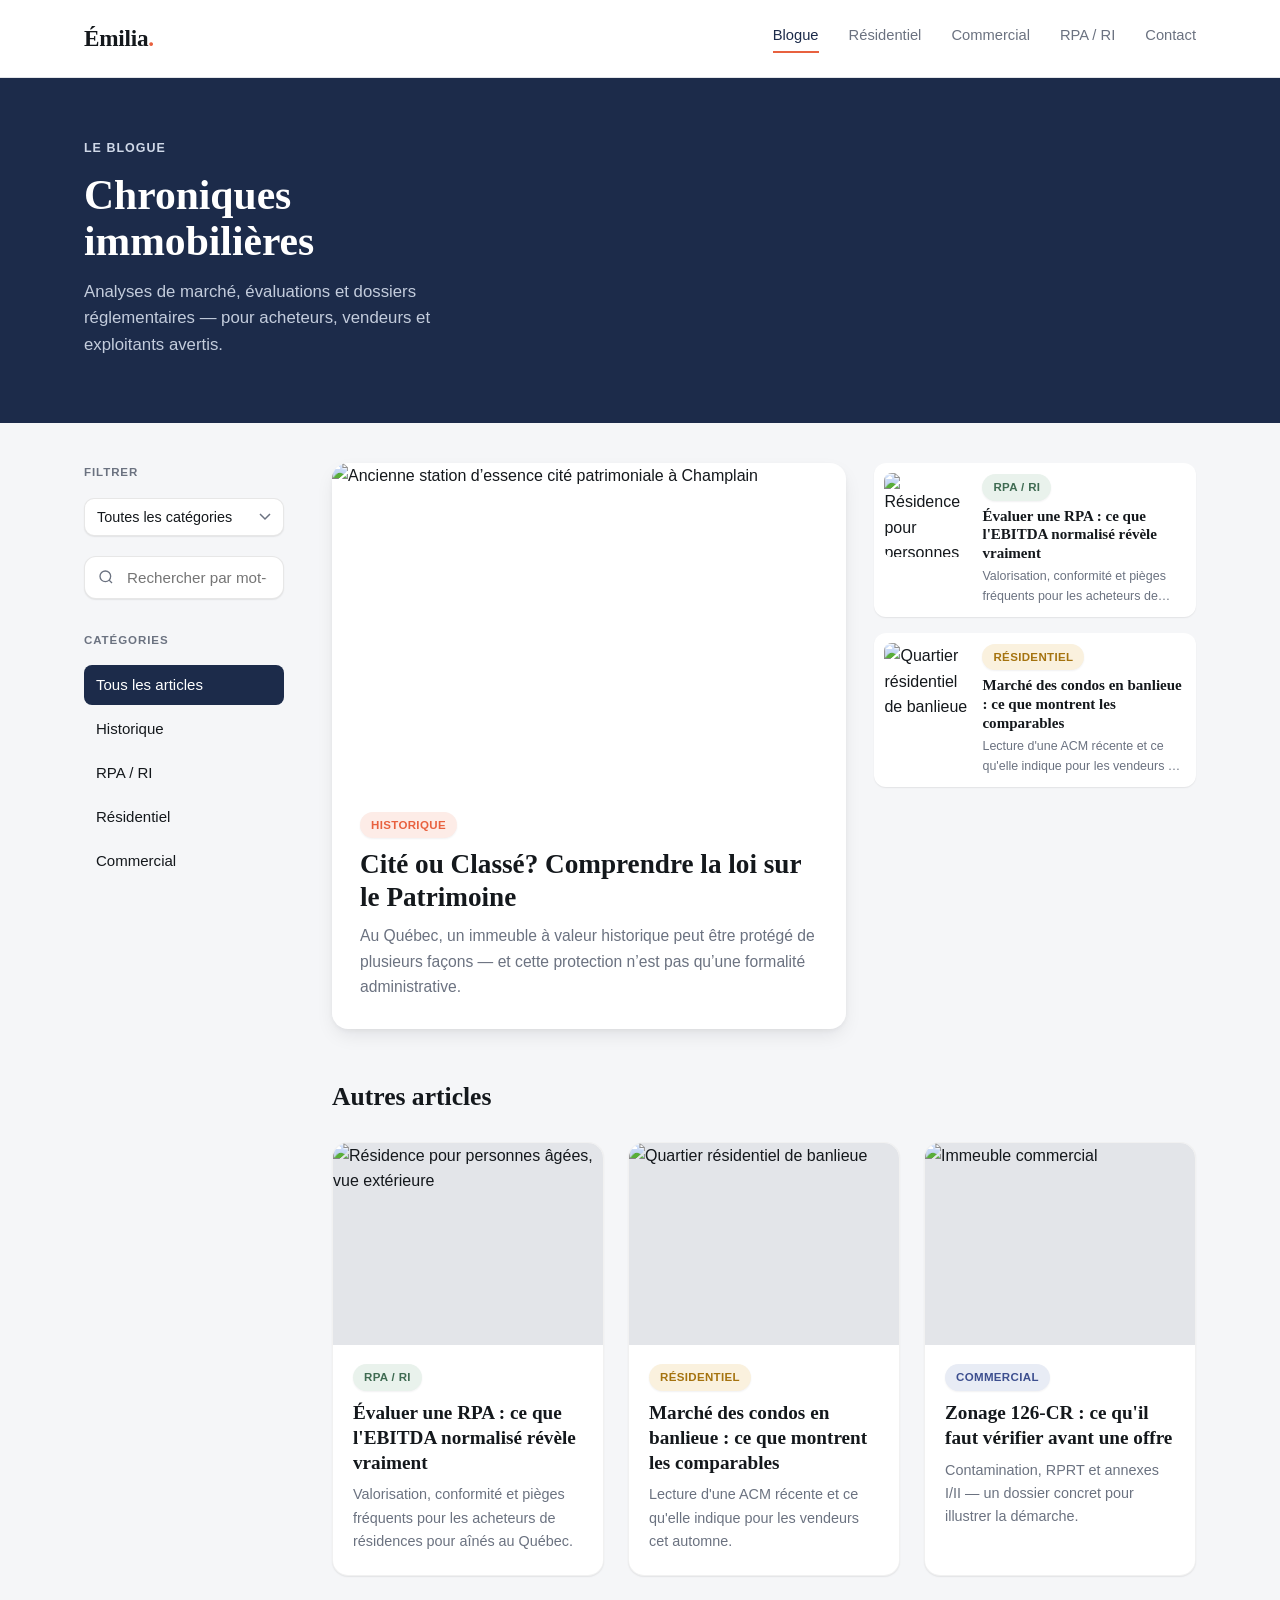
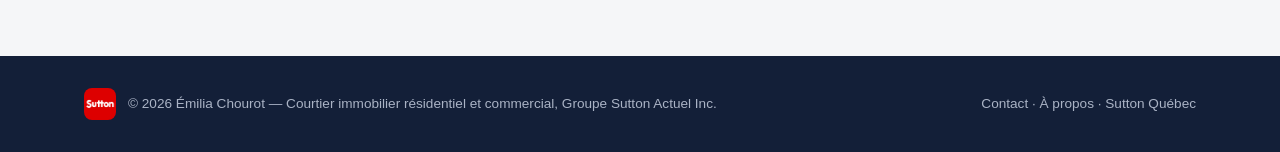
==== commit 6cdfe09f: "Update index.html" ====
--- a/index.html
+++ b/index.html
@@ -3,501 +3,195 @@
 <head>
 <meta charset="UTF-8">
 <meta name="viewport" content="width=device-width, initial-scale=1.0">
-<meta name="robots" content="noindex">
-<title>Admin — Blogue Émilia</title>
-<link rel="stylesheet" href="../style.css">
-<style>
-  body { background: var(--canvas); }
-  .admin-wrap { max-width: 760px; margin: 0 auto; padding: 32px 20px 80px; }
-  .admin-title { font-family: var(--font-display); font-size: 1.8rem; margin: 0 0 6px; }
-  .admin-sub { color: var(--muted); margin: 0 0 32px; }
-
-  .login-card {
-    background: var(--paper); border-radius: var(--radius); padding: 40px;
-    text-align: center; box-shadow: var(--shadow-md); margin-top: 60px;
-  }
-  .btn {
-    display: inline-flex; align-items: center; gap: 8px;
-    font-family: var(--font-body); font-weight: 600; font-size: 0.95rem;
-    padding: 12px 22px; border-radius: 10px; border: none; cursor: pointer;
-    text-decoration: none;
-  }
-  .btn-primary { background: var(--navy); color: #fff; box-shadow: var(--shadow-sm); }
-  .btn-secondary { background: var(--paper); color: var(--ink); border: 1px solid rgba(20,24,28,0.12); }
-  .btn-danger { background: #fdece7; color: #b8371f; border: none; }
-  .btn:disabled { opacity: 0.5; cursor: not-allowed; }
-
-  .field { margin-bottom: 22px; }
-  .field label { display: block; font-size: 0.85rem; font-weight: 600; margin-bottom: 6px; }
-  .field .hint { font-size: 0.78rem; color: var(--muted); margin-top: 4px; }
-  .field input[type="text"], .field textarea, .field input[type="date"] {
-    width: 100%; font-family: var(--font-body); font-size: 0.95rem;
-    padding: 11px 14px; border: 1px solid rgba(20,24,28,0.12); border-radius: 10px;
-    background: var(--paper);
-  }
-  .field textarea { min-height: 70px; resize: vertical; }
-  .field input:focus, .field textarea:focus, .editor:focus {
-    outline: none; border-color: var(--coral); box-shadow: 0 0 0 3px var(--coral-soft);
-  }
-
-  .photo-drop {
-    border: 2px dashed rgba(20,24,28,0.15); border-radius: 12px; padding: 24px;
-    text-align: center; cursor: pointer; background: var(--paper);
-  }
-  .photo-drop img { max-height: 160px; border-radius: 8px; margin: 0 auto 10px; }
-  .photo-drop span { color: var(--muted); font-size: 0.9rem; }
-
-  .toolbar { display: flex; gap: 6px; margin-bottom: 8px; flex-wrap: wrap; }
-  .toolbar button {
-    font-family: var(--font-body); font-size: 0.85rem; font-weight: 600;
-    padding: 6px 12px; border-radius: 8px; border: 1px solid rgba(20,24,28,0.12);
-    background: var(--paper); cursor: pointer;
-  }
-  .toolbar button:hover { background: var(--canvas); }
-  .editor {
-    min-height: 220px; padding: 14px 16px; border: 1px solid rgba(20,24,28,0.12);
-    border-radius: 10px; background: var(--paper); font-size: 0.98rem; line-height: 1.6;
-  }
-  .editor h2 { font-family: var(--font-display); font-size: 1.3rem; }
-
-  .form-card {
-    background: var(--paper); border-radius: var(--radius); padding: 30px;
-    box-shadow: var(--shadow-md); margin-bottom: 32px;
-  }
-  .form-actions { display: flex; gap: 12px; margin-top: 8px; }
-
-  .preview-overlay {
-    position: fixed; inset: 0; background: rgba(20,24,28,0.5); z-index: 100;
-    display: flex; align-items: flex-start; justify-content: center; padding: 30px 16px;
-    overflow-y: auto;
-  }
-  .preview-panel {
-    background: var(--paper); border-radius: var(--radius); max-width: 720px;
-    width: 100%; padding: 36px; box-shadow: var(--shadow-lg);
-  }
-  .preview-close { text-align: right; margin-bottom: 10px; }
-
-  .existing-list { display: flex; flex-direction: column; gap: 10px; }
-  .existing-item {
-    display: flex; align-items: center; gap: 14px; background: var(--paper);
-    border-radius: 10px; padding: 12px 14px; box-shadow: var(--shadow-sm);
-  }
-  .existing-item img { width: 52px; height: 52px; object-fit: cover; border-radius: 8px; flex-shrink: 0; }
-  .existing-item__title { font-weight: 600; font-size: 0.92rem; margin: 0 0 2px; }
-  .existing-item__meta { font-size: 0.78rem; color: var(--muted); }
-  .existing-item__actions { margin-left: auto; display: flex; gap: 8px; }
-  .existing-item__actions button { font-size: 0.8rem; padding: 6px 10px; }
-
-  .status-msg { font-size: 0.9rem; margin-top: 10px; }
-  .status-msg.error { color: #b8371f; }
-  .status-msg.success { color: #2c6e49; }
-
-  .top-bar { display: flex; justify-content: space-between; align-items: center; margin-bottom: 24px; }
-</style>
+<title>Émilia — Courtière immobilière | Résidentiel, Commercial & RPA/RI</title>
+<meta name="description" content="Chroniques et analyses de marché par une courtière immobilière spécialisée en résidentiel, commercial et résidences pour aînés (RPA/RI) dans la grande région de Montréal.">
+<link rel="stylesheet" href="style.css">
 </head>
 <body>
 
-<div class="admin-wrap">
+<header class="site-header">
+  <div class="site-header__inner">
+    <a href="index.html" class="logo">Émilia<span>.</span></a>
+    <nav class="main-nav" aria-label="Navigation principale">
+      <a href="#" aria-current="page">Blogue</a>
+      <a href="#">Résidentiel</a>
+      <a href="#">Commercial</a>
+      <a href="#">RPA / RI</a>
+      <a href="#">Contact</a>
+    </nav>
+    <button class="nav-toggle" aria-label="Ouvrir le menu">☰</button>
+  </div>
+</header>
 
-  <!-- Écran de connexion -->
-  <div id="loginScreen" class="login-card" style="display:none;">
-    <p style="font-family: var(--font-display); font-size: 1.4rem; margin-bottom: 8px;">Panneau de publication</p>
-    <p class="admin-sub">Connecte-toi avec ton compte GitHub pour publier un article.</p>
-    <button class="btn btn-primary" id="loginBtn">Se connecter avec GitHub</button>
-    <p class="status-msg error" id="loginError"></p>
-  </div>
-
-  <!-- Écran principal (une fois connecté) -->
-  <div id="mainScreen" style="display:none;">
-    <div class="top-bar">
-      <div>
-        <h1 class="admin-title">Publier un article</h1>
-        <p class="admin-sub" style="margin:0;">Connecté — <span id="userLabel"></span></p>
-      </div>
-      <button class="btn btn-secondary" id="logoutBtn">Se déconnecter</button>
-    </div>
-
-    <div class="form-card">
-      <div class="field">
-        <label for="fTitle">Titre de l'article</label>
-        <input type="text" id="fTitle" placeholder="Ex. Ce qu'il faut savoir avant de vendre en hiver">
-      </div>
-
-      <div class="field">
-        <label for="fCategory">Catégorie</label>
-        <input type="text" id="fCategory" list="categoryOptions" placeholder="Ex. Résidentiel — écris-en une nouvelle si besoin">
-        <datalist id="categoryOptions"></datalist>
-        <p class="hint">Écrire une catégorie qui n'existe pas encore la crée automatiquement.</p>
-      </div>
-
-      <div class="field">
-        <label for="fDescription">Description courte</label>
-        <textarea id="fDescription" placeholder="1 à 2 phrases — apparaît dans la grille et pour Google"></textarea>
-      </div>
-
-      <div class="field">
-        <label for="fKeywords">Mots-clés SEO</label>
-        <input type="text" id="fKeywords" placeholder="Séparés par des virgules">
-      </div>
-
-      <div class="field">
-        <label>Photo principale</label>
-        <div class="photo-drop" id="photoDrop">
-          <img id="photoPreview" style="display:none;">
-          <span id="photoDropLabel">Touche pour choisir une photo depuis ton téléphone</span>
-        </div>
-        <input type="file" id="fPhoto" accept="image/*" style="display:none;">
-      </div>
-
-      <div class="field">
-        <label for="fPhotoAlt">Texte alternatif de la photo</label>
-        <input type="text" id="fPhotoAlt" placeholder="Décris la photo en quelques mots">
-      </div>
-
-      <div class="field">
-        <label>Contenu de l'article</label>
-        <div class="toolbar">
-          <button type="button" data-cmd="bold"><b>G</b></button>
-          <button type="button" data-cmd="italic"><i>I</i></button>
-          <button type="button" data-cmd="formatBlock" data-val="h2">Titre</button>
-          <button type="button" data-cmd="formatBlock" data-val="p">Texte</button>
-          <button type="button" data-cmd="insertUnorderedList">Liste</button>
-        </div>
-        <div class="editor" id="fBody" contenteditable="true"></div>
-        <p class="hint">Éditeur simple — sélectionne du texte puis clique un bouton pour le mettre en forme.</p>
-      </div>
-
-      <div class="form-actions">
-        <button class="btn btn-secondary" id="previewBtn">Prévisualiser</button>
-        <button class="btn btn-primary" id="publishBtn">Publier</button>
-      </div>
-      <p class="status-msg" id="publishStatus"></p>
-    </div>
-
-    <h2 class="admin-title" style="font-size:1.3rem;">Articles publiés</h2>
-    <div class="existing-list" id="existingList"></div>
-  </div>
-
-</div>
-
-<!-- Aperçu -->
-<div class="preview-overlay" id="previewOverlay" style="display:none;">
-  <div class="preview-panel">
-    <div class="preview-close"><button class="btn btn-secondary" id="closePreview">Fermer l'aperçu</button></div>
-    <div class="article-header">
-      <span class="tag" id="pvTag"></span>
-      <h1 id="pvTitle"></h1>
-      <div class="article-meta" id="pvMeta"></div>
-    </div>
-    <img class="article-hero" id="pvPhoto">
-    <div class="article-body" id="pvBody"></div>
+<div class="blog-hero">
+  <div class="blog-hero__inner">
+    <span class="blog-hero__eyebrow">Le blogue</span>
+    <h1>Chroniques immobilières</h1>
+    <p>Analyses de marché, évaluations et dossiers réglementaires — pour acheteurs, vendeurs et exploitants avertis.</p>
   </div>
 </div>
 
-<script src="../articles.js"></script>
+<main class="page">
+  <aside class="sidebar">
+    <div class="sidebar__label">Filtrer</div>
+    <select class="sidebar__select" id="categoryFilter" aria-label="Filtrer par catégorie">
+      <option value="all">Toutes les catégories</option>
+    </select>
+
+    <div class="search-box">
+      <svg width="16" height="16" viewBox="0 0 24 24" fill="none" stroke="currentColor" stroke-width="2"><circle cx="11" cy="11" r="8"/><path d="m21 21-4.35-4.35"/></svg>
+      <input type="text" id="keywordSearch" placeholder="Rechercher par mot-clé…" aria-label="Rechercher par mot-clé">
+    </div>
+
+    <div class="sidebar__label">Catégories</div>
+    <ul class="sidebar__list" id="categoryList">
+      <li><a href="#" class="active" data-cat="all">Tous les articles</a></li>
+    </ul>
+  </aside>
+
+  <section>
+    <!-- Module vedette — généré automatiquement à partir du premier article -->
+    <div id="featuredSection"></div>
+
+    <h2 class="section-heading">Autres articles</h2>
+    <div class="article-grid" id="articleGrid"></div>
+    <p class="no-results" id="noResults" style="display:none;">Aucun article ne correspond à ta recherche.</p>
+  </section>
+</main>
+
+<footer class="site-footer">
+  <div class="site-footer__inner">
+    <div class="site-footer__brand">
+      <img src="images/sutton-logo.png" alt="Sutton" class="site-footer__logo">
+      <span>© 2026 Émilia Chourot — Courtier immobilier résidentiel et commercial, Groupe Sutton Actuel Inc.</span>
+    </div>
+    <nav aria-label="Navigation de pied de page">
+      <a href="#">Contact</a> · <a href="#">À propos</a> · <a href="https://www.suttonquebec.com/" target="_blank" rel="noopener">Sutton Québec</a>
+    </nav>
+  </div>
+</footer>
+
+<script src="articles.js"></script>
 <script>
-// ---- Configuration du dépôt ----
-const REPO_OWNER = "emiliachourot-create";
-const REPO_NAME = "blogue-emilia";
-const REPO_BRANCH = "main";
+const grid = document.getElementById("articleGrid");
+const featuredSection = document.getElementById("featuredSection");
+const noResults = document.getElementById("noResults");
+const categoryFilter = document.getElementById("categoryFilter");
+const keywordSearch = document.getElementById("keywordSearch");
+const categoryListEl = document.getElementById("categoryList");
 
-let token = sessionStorage.getItem("gh_token");
-let editingSlug = null; // si on modifie un article existant plutôt que d'en créer un
+// Génère le menu déroulant et la liste de catégories dans la sidebar
+// à partir des catégories réellement utilisées dans les articles.
+// Ajouter/retirer une catégorie se fait simplement en l'utilisant (ou
+// non) sur un article — rien à configurer ailleurs.
+function populateCategories() {
+  const cats = getCategories();
 
-const loginScreen = document.getElementById("loginScreen");
-const mainScreen = document.getElementById("mainScreen");
+  categoryFilter.innerHTML = `<option value="all">Toutes les catégories</option>` +
+    cats.map(c => `<option value="${c}">${c}</option>`).join("");
 
-function ghHeaders() {
-  return {
-    "Authorization": "token " + token,
-    "Accept": "application/vnd.github+json"
-  };
+  categoryListEl.innerHTML = `<li><a href="#" class="active" data-cat="all">Tous les articles</a></li>` +
+    cats.map(c => `<li><a href="#" data-cat="${c}">${c}</a></li>`).join("");
 }
 
-// ---- Connexion GitHub (ouvre une popup vers /api/auth) ----
-document.getElementById("loginBtn").addEventListener("click", () => {
-  const popup = window.open("/api/auth", "gh-auth", "width=600,height=700");
-  window.addEventListener("message", function handler(e) {
-    if (typeof e.data !== "string" || !e.data.startsWith("authorization:github:success:")) return;
-    const payload = JSON.parse(e.data.replace("authorization:github:success:", ""));
-    token = payload.token;
-    sessionStorage.setItem("gh_token", token);
-    window.removeEventListener("message", handler);
-    popup.close();
-    init();
-  });
-});
+function renderFeatured(list) {
+  if (list.length === 0) { featuredSection.innerHTML = ""; return; }
+  const featured = list[0];
+  const rail = list.slice(1, 3);
 
-document.getElementById("logoutBtn").addEventListener("click", () => {
-  sessionStorage.removeItem("gh_token");
-  token = null;
-  location.reload();
-});
-
-// ---- Éditeur simple (contenteditable) ----
-document.querySelectorAll(".toolbar button").forEach(btn => {
-  btn.addEventListener("click", () => {
-    document.getElementById("fBody").focus();
-    document.execCommand(btn.dataset.cmd, false, btn.dataset.val || null);
-  });
-});
-
-// ---- Photo ----
-const photoDrop = document.getElementById("photoDrop");
-const fPhoto = document.getElementById("fPhoto");
-let photoBase64 = null;
-let photoMimeType = null;
-
-photoDrop.addEventListener("click", () => fPhoto.click());
-fPhoto.addEventListener("change", () => {
-  const file = fPhoto.files[0];
-  if (!file) return;
-  photoMimeType = file.type;
-  const reader = new FileReader();
-  reader.onload = () => {
-    photoBase64 = reader.result.split(",")[1];
-    document.getElementById("photoPreview").src = reader.result;
-    document.getElementById("photoPreview").style.display = "block";
-    document.getElementById("photoDropLabel").textContent = file.name;
-  };
-  reader.readAsDataURL(file);
-});
-
-// ---- Prévisualisation ----
-document.getElementById("previewBtn").addEventListener("click", () => {
-  const title = document.getElementById("fTitle").value || "(sans titre)";
-  const category = document.getElementById("fCategory").value || "Non classé";
-  const body = document.getElementById("fBody").innerHTML || "<p>(contenu vide)</p>";
-  const photoSrc = document.getElementById("photoPreview").src || "";
-
-  document.getElementById("pvTag").textContent = category;
-  document.getElementById("pvTag").setAttribute("style", tagStyle(category));
-  document.getElementById("pvTitle").textContent = title;
-  document.getElementById("pvMeta").textContent = "Aperçu — pas encore publié";
-  document.getElementById("pvPhoto").src = photoSrc;
-  document.getElementById("pvPhoto").style.display = photoSrc ? "block" : "none";
-  document.getElementById("pvBody").innerHTML = body;
-
-  document.getElementById("previewOverlay").style.display = "flex";
-});
-document.getElementById("closePreview").addEventListener("click", () => {
-  document.getElementById("previewOverlay").style.display = "none";
-});
-
-// ---- Appels API GitHub (lire/écrire un fichier du dépôt) ----
-async function getFile(path) {
-  const res = await fetch(
-    `https://api.github.com/repos/${REPO_OWNER}/${REPO_NAME}/contents/${path}?ref=${REPO_BRANCH}`,
-    { headers: ghHeaders() }
-  );
-  if (!res.ok) throw new Error(`Impossible de lire ${path} (${res.status})`);
-  return res.json();
+  featuredSection.innerHTML = `
+    <div class="featured-section">
+      <a href="article.html?p=${featured.slug}" class="featured-card">
+        <div class="featured-card__photo"><img src="${featured.photo}" alt="${featured.photoAlt || featured.title}"></div>
+        <div class="featured-card__body">
+          <span class="tag" style="${tagStyle(featured.category)}">${featured.category}</span>
+          <h2 class="featured-card__title">${featured.title}</h2>
+          <p class="featured-card__desc">${featured.description}</p>
+        </div>
+      </a>
+      <div class="featured-rail">
+        ${rail.map(a => `
+          <a href="article.html?p=${a.slug}" class="rail-item">
+            <div class="rail-item__photo"><img src="${a.photo}" alt="${a.photoAlt || a.title}"></div>
+            <div>
+              <span class="tag" style="${tagStyle(a.category)}margin-bottom:4px;">${a.category}</span>
+              <h3 class="rail-item__title">${a.title}</h3>
+              <p class="rail-item__desc">${a.description}</p>
+            </div>
+          </a>
+        `).join("")}
+      </div>
+    </div>
+  `;
 }
 
-async function putFile(path, contentBase64, sha, message) {
-  const body = { message, content: contentBase64, branch: REPO_BRANCH };
-  if (sha) body.sha = sha;
-  const res = await fetch(
-    `https://api.github.com/repos/${REPO_OWNER}/${REPO_NAME}/contents/${path}`,
-    { method: "PUT", headers: { ...ghHeaders(), "Content-Type": "application/json" }, body: JSON.stringify(body) }
-  );
-  if (!res.ok) {
-    const err = await res.json().catch(() => ({}));
-    throw new Error(err.message || `Échec de l'écriture de ${path} (${res.status})`);
+function renderGrid(list) {
+  const rest = list.slice(1); // le premier est déjà dans le module vedette
+  if (rest.length === 0) {
+    grid.innerHTML = "";
+    noResults.style.display = list.length === 0 ? "block" : "none";
+    return;
   }
-  return res.json();
+  noResults.style.display = "none";
+  grid.innerHTML = rest.map(a => `
+    <a href="article.html?p=${a.slug}" class="article-card">
+      <div class="article-card__photo"><img src="${a.photo}" alt="${a.photoAlt || a.title}"></div>
+      <div class="article-card__body">
+        <span class="tag" style="${tagStyle(a.category)}">${a.category}</span>
+        <h3 class="article-card__title">${a.title}</h3>
+        <p class="article-card__desc">${a.description}</p>
+      </div>
+    </a>
+  `).join("");
 }
 
-function utf8ToBase64(str) {
-  return btoa(unescape(encodeURIComponent(str)));
-}
-function base64ToUtf8(str) {
-  return decodeURIComponent(escape(atob(str)));
-}
+function applyFilters() {
+  const cat = categoryFilter.value;
+  const kw = keywordSearch.value.trim().toLowerCase();
 
-// ---- Publication ----
-document.getElementById("publishBtn").addEventListener("click", async () => {
-  const statusEl = document.getElementById("publishStatus");
-  statusEl.className = "status-msg";
-  statusEl.textContent = "";
+  const filtered = articles.filter(a => {
+    const matchesCat = cat === "all" || a.category === cat;
+    const haystack = (a.title + " " + a.description + " " + a.keywords).toLowerCase();
+    const matchesKw = kw === "" || haystack.includes(kw);
+    return matchesCat && matchesKw;
+  });
 
-  const title = document.getElementById("fTitle").value.trim();
-  const category = document.getElementById("fCategory").value.trim();
-  const description = document.getElementById("fDescription").value.trim();
-  const keywords = document.getElementById("fKeywords").value.trim();
-  const photoAlt = document.getElementById("fPhotoAlt").value.trim();
-  const body = document.getElementById("fBody").innerHTML.trim();
-
-  if (!title || !category || !description || !body) {
-    statusEl.className = "status-msg error";
-    statusEl.textContent = "Merci de remplir au minimum le titre, la catégorie, la description et le contenu.";
+  if (filtered.length === 0) {
+    featuredSection.innerHTML = "";
+    grid.innerHTML = "";
+    noResults.style.display = "block";
     return;
   }
 
-  document.getElementById("publishBtn").disabled = true;
-  statusEl.textContent = "Publication en cours…";
+  renderFeatured(filtered);
+  renderGrid(filtered);
+}
 
-  try {
-    let photoPath = null;
-
-    // 1. Upload de la photo si une nouvelle a été choisie
-    if (photoBase64) {
-      const ext = (photoMimeType || "image/jpeg").split("/")[1] || "jpg";
-      const slugForPhoto = editingSlug || slugify(title) || ("article-" + Date.now());
-      photoPath = `images/articles/${slugForPhoto}.${ext}`;
-      await putFile(photoPath, photoBase64, null, `Ajout photo: ${title}`);
-    }
-
-    // 2. Lire articles.json actuel (sha nécessaire pour la mise à jour)
-    const current = await getFile("articles.json");
-    const currentArticles = JSON.parse(base64ToUtf8(current.content));
-
-    const wordCount = document.getElementById("fBody").innerText.trim().split(/\s+/).length;
-    const readTime = Math.max(1, Math.round(wordCount / 200)) + " min de lecture";
-    const today = new Date().toLocaleDateString("fr-CA", { day: "numeric", month: "long", year: "numeric" });
-
-    const newEntry = {
-      slug: editingSlug || slugify(title) || ("article-" + Date.now()),
-      category,
-      title,
-      description,
-      keywords,
-      photo: photoPath || (editingSlug ? currentArticles.find(a => a.slug === editingSlug)?.photo : "") || "",
-      photoAlt: photoAlt || title,
-      date: editingSlug ? currentArticles.find(a => a.slug === editingSlug)?.date || today : today,
-      readTime,
-      body
-    };
-
-    let updatedArticles;
-    if (editingSlug) {
-      updatedArticles = currentArticles.map(a => a.slug === editingSlug ? newEntry : a);
-    } else {
-      // Le nouvel article passe en premier — il devient automatiquement
-      // l'article vedette sur la page du blogue.
-      updatedArticles = [newEntry, ...currentArticles];
-    }
-
-    await putFile(
-      "articles.json",
-      utf8ToBase64(JSON.stringify(updatedArticles, null, 2)),
-      current.sha,
-      editingSlug ? `Modifier article: ${title}` : `Publier article: ${title}`
-    );
-
-    statusEl.className = "status-msg success";
-    statusEl.textContent = "Publié ! Le site se met à jour automatiquement — ça prend environ une minute.";
-    resetForm();
-    loadExisting();
-  } catch (err) {
-    statusEl.className = "status-msg error";
-    statusEl.textContent = "Erreur : " + err.message;
-  } finally {
-    document.getElementById("publishBtn").disabled = false;
-  }
+categoryFilter.addEventListener("change", () => {
+  applyFilters();
+  categoryListEl.querySelectorAll("a").forEach(l =>
+    l.classList.toggle("active", l.dataset.cat === categoryFilter.value)
+  );
 });
 
-function resetForm() {
-  editingSlug = null;
-  document.getElementById("fTitle").value = "";
-  document.getElementById("fCategory").value = "";
-  document.getElementById("fDescription").value = "";
-  document.getElementById("fKeywords").value = "";
-  document.getElementById("fPhotoAlt").value = "";
-  document.getElementById("fBody").innerHTML = "";
-  document.getElementById("photoPreview").style.display = "none";
-  document.getElementById("photoDropLabel").textContent = "Touche pour choisir une photo depuis ton téléphone";
-  photoBase64 = null;
-}
+keywordSearch.addEventListener("input", applyFilters);
 
-// ---- Liste des articles existants (modifier / supprimer) ----
-async function loadExisting() {
-  await loadArticles("../"); // depuis /admin/, articles.json est un niveau plus haut
-  const list = document.getElementById("existingList");
-  const catOptions = document.getElementById("categoryOptions");
-  catOptions.innerHTML = getCategories().map(c => `<option value="${c}">`).join("");
+categoryListEl.addEventListener("click", (e) => {
+  const link = e.target.closest("a");
+  if (!link) return;
+  e.preventDefault();
+  categoryFilter.value = link.dataset.cat;
+  categoryListEl.querySelectorAll("a").forEach(l => l.classList.remove("active"));
+  link.classList.add("active");
+  applyFilters();
+});
 
-  list.innerHTML = articles.map(a => `
-    <div class="existing-item">
-      <img src="${a.photo}" alt="">
-      <div>
-        <p class="existing-item__title">${a.title}</p>
-        <p class="existing-item__meta">${a.category} · ${a.date}</p>
-      </div>
-      <div class="existing-item__actions">
-        <button class="btn btn-secondary" data-edit="${a.slug}">Modifier</button>
-        <button class="btn btn-danger" data-delete="${a.slug}">Supprimer</button>
-      </div>
-    </div>
-  `).join("");
-
-  list.querySelectorAll("[data-edit]").forEach(btn => {
-    btn.addEventListener("click", () => loadIntoForm(btn.dataset.edit));
-  });
-  list.querySelectorAll("[data-delete]").forEach(btn => {
-    btn.addEventListener("click", () => deleteArticle(btn.dataset.delete));
-  });
-}
-
-function loadIntoForm(slug) {
-  const a = articles.find(x => x.slug === slug);
-  if (!a) return;
-  editingSlug = slug;
-  document.getElementById("fTitle").value = a.title;
-  document.getElementById("fCategory").value = a.category;
-  document.getElementById("fDescription").value = a.description;
-  document.getElementById("fKeywords").value = a.keywords || "";
-  document.getElementById("fPhotoAlt").value = a.photoAlt || "";
-  document.getElementById("fBody").innerHTML = a.body;
-  document.getElementById("photoPreview").src = a.photo;
-  document.getElementById("photoPreview").style.display = "block";
-  document.getElementById("photoDropLabel").textContent = "Photo actuelle — touche pour la remplacer";
-  window.scrollTo({ top: 0, behavior: "smooth" });
-}
-
-async function deleteArticle(slug) {
-  if (!confirm("Supprimer définitivement cet article ?")) return;
-  try {
-    const current = await getFile("articles.json");
-    const currentArticles = JSON.parse(base64ToUtf8(current.content));
-    const updated = currentArticles.filter(a => a.slug !== slug);
-    await putFile(
-      "articles.json",
-      utf8ToBase64(JSON.stringify(updated, null, 2)),
-      current.sha,
-      `Supprimer article: ${slug}`
-    );
-    loadExisting();
-  } catch (err) {
-    alert("Erreur lors de la suppression : " + err.message);
-  }
-}
-
-// ---- Démarrage ----
-async function init() {
-  if (!token) {
-    loginScreen.style.display = "block";
-    mainScreen.style.display = "none";
-    return;
-  }
-  try {
-    const res = await fetch("https://api.github.com/user", { headers: ghHeaders() });
-    if (!res.ok) throw new Error("session expirée");
-    const user = await res.json();
-    document.getElementById("userLabel").textContent = user.login;
-    loginScreen.style.display = "none";
-    mainScreen.style.display = "block";
-    loadExisting();
-  } catch {
-    sessionStorage.removeItem("gh_token");
-    token = null;
-    loginScreen.style.display = "block";
-    mainScreen.style.display = "none";
-    document.getElementById("loginError").textContent = "Session expirée, reconnecte-toi.";
-  }
-}
-
-init();
+// Rendu initial — attend que les données soient chargées
+loadArticles().then(() => {
+  populateCategories();
+  renderFeatured(articles);
+  renderGrid(articles);
+});
 </script>
 
 </body>
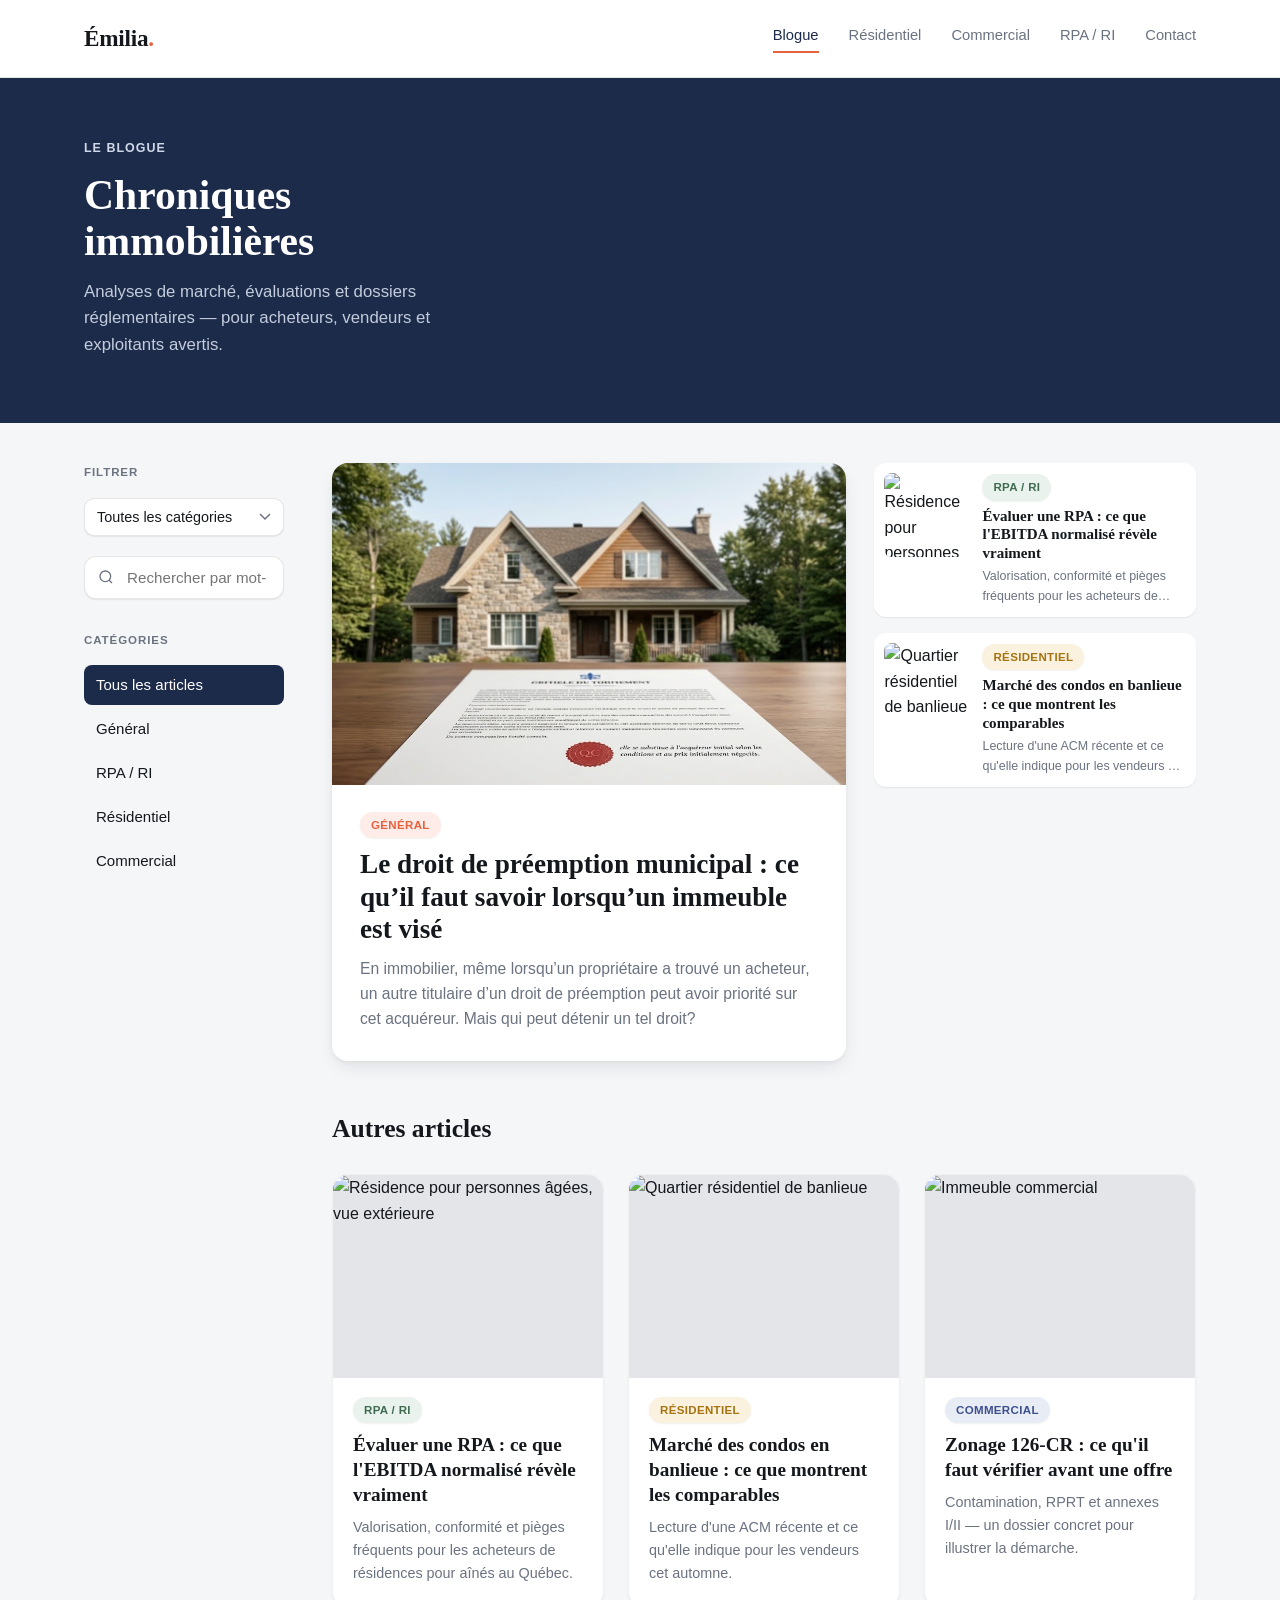
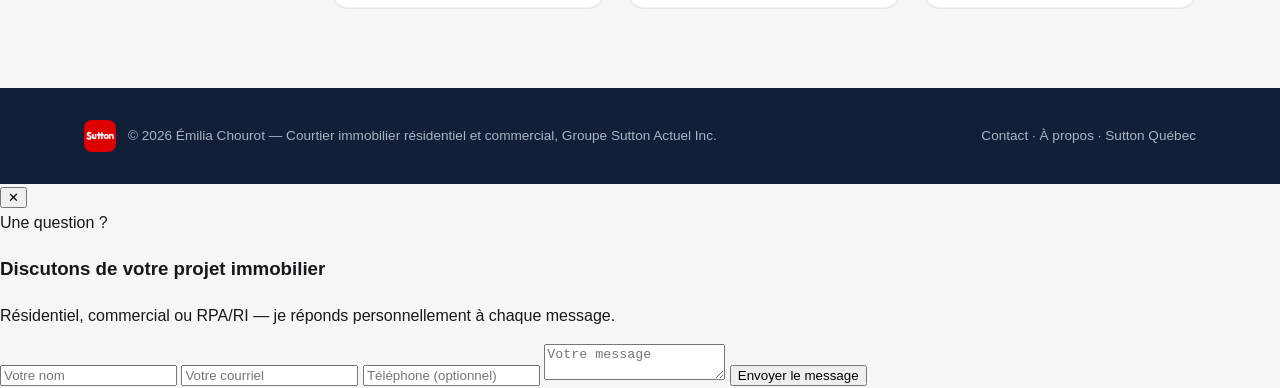
==== commit 77fa1953: "Update index.html" ====
--- a/index.html
+++ b/index.html
@@ -12,14 +12,14 @@
 <header class="site-header">
   <div class="site-header__inner">
     <a href="index.html" class="logo">Émilia<span>.</span></a>
-    <nav class="main-nav" aria-label="Navigation principale">
+    <nav class="main-nav" id="mainNav" aria-label="Navigation principale">
       <a href="#" aria-current="page">Blogue</a>
       <a href="#">Résidentiel</a>
       <a href="#">Commercial</a>
       <a href="#">RPA / RI</a>
       <a href="#">Contact</a>
     </nav>
-    <button class="nav-toggle" aria-label="Ouvrir le menu">☰</button>
+    <button class="nav-toggle" id="navToggle" aria-label="Ouvrir le menu">☰</button>
   </div>
 </header>
 
@@ -194,5 +194,69 @@
 });
 </script>
 
+<!-- Pop-up formulaire de contact -->
+<div class="contact-popup-overlay" id="contactPopupOverlay">
+  <div class="contact-popup">
+    <button class="contact-popup__close" id="contactPopupClose" aria-label="Fermer">✕</button>
+    <div class="contact-popup__eyebrow">Une question ?</div>
+    <h3>Discutons de votre projet immobilier</h3>
+    <p class="sub">Résidentiel, commercial ou RPA/RI — je réponds personnellement à chaque message.</p>
+    <form id="contactPopupForm">
+      <input type="text" id="cpName" placeholder="Votre nom" required>
+      <input type="email" id="cpEmail" placeholder="Votre courriel" required>
+      <input type="tel" id="cpPhone" placeholder="Téléphone (optionnel)">
+      <textarea id="cpMessage" placeholder="Votre message" required></textarea>
+      <button type="submit">Envoyer le message</button>
+    </form>
+  </div>
+</div>
+
+<script>
+// Courriel qui reçoit les messages — à remplacer par la vraie adresse d'Émilia.
+const CONTACT_EMAIL = "chourotemilia@hotmail.com";
+
+(function () {
+  const overlay = document.getElementById("contactPopupOverlay");
+  const closeBtn = document.getElementById("contactPopupClose");
+  const form = document.getElementById("contactPopupForm");
+  const SESSION_KEY = "contact_popup_shown";
+
+  // Apparaît une seule fois par visite, après un court délai — jamais
+  // au chargement immédiat, et jamais répété si déjà vu cette session.
+  if (!sessionStorage.getItem(SESSION_KEY)) {
+    setTimeout(() => {
+      overlay.classList.add("visible");
+      sessionStorage.setItem(SESSION_KEY, "1");
+    }, 9000);
+  }
+
+  closeBtn.addEventListener("click", () => overlay.classList.remove("visible"));
+  overlay.addEventListener("click", (e) => {
+    if (e.target === overlay) overlay.classList.remove("visible");
+  });
+
+  form.addEventListener("submit", (e) => {
+    e.preventDefault();
+    const name = document.getElementById("cpName").value;
+    const email = document.getElementById("cpEmail").value;
+    const phone = document.getElementById("cpPhone").value;
+    const message = document.getElementById("cpMessage").value;
+
+    const subject = encodeURIComponent(`Message du site — ${name}`);
+    const body = encodeURIComponent(
+      `Nom: ${name}\nCourriel: ${email}\nTéléphone: ${phone || "(non fourni)"}\n\nMessage:\n${message}`
+    );
+    window.location.href = `mailto:${CONTACT_EMAIL}?subject=${subject}&body=${body}`;
+    overlay.classList.remove("visible");
+  });
+})();
+</script>
+
+<script>
+document.getElementById("navToggle").addEventListener("click", () => {
+  document.getElementById("mainNav").classList.toggle("open");
+});
+</script>
+
 </body>
 </html>
--- a/style.css
+++ b/style.css
@@ -457,6 +457,44 @@
 
 .article-body p { margin: 0 0 1.2em; }
 
+/* ---------- Partage social ---------- */
+.share-row {
+  display: flex;
+  align-items: center;
+  flex-wrap: wrap;
+  gap: 10px;
+  margin-top: 40px;
+  padding-top: 24px;
+  border-top: 1px solid var(--line);
+}
+
+.share-row__label {
+  font-size: 0.85rem;
+  font-weight: 600;
+  color: var(--muted);
+  margin-right: 4px;
+}
+
+.share-btn {
+  font-family: var(--font-body);
+  font-size: 0.85rem;
+  font-weight: 600;
+  text-decoration: none;
+  color: var(--ink);
+  background: var(--paper);
+  border: 1px solid rgba(20,24,28,0.12);
+  border-radius: 999px;
+  padding: 7px 16px;
+  cursor: pointer;
+  box-shadow: var(--shadow-sm);
+  transition: box-shadow 0.15s ease, transform 0.15s ease;
+}
+
+.share-btn:hover {
+  box-shadow: var(--shadow-md);
+  transform: translateY(-1px);
+}
+
 /* ---------- Footer ---------- */
 .site-footer {
   background: var(--navy-dark);
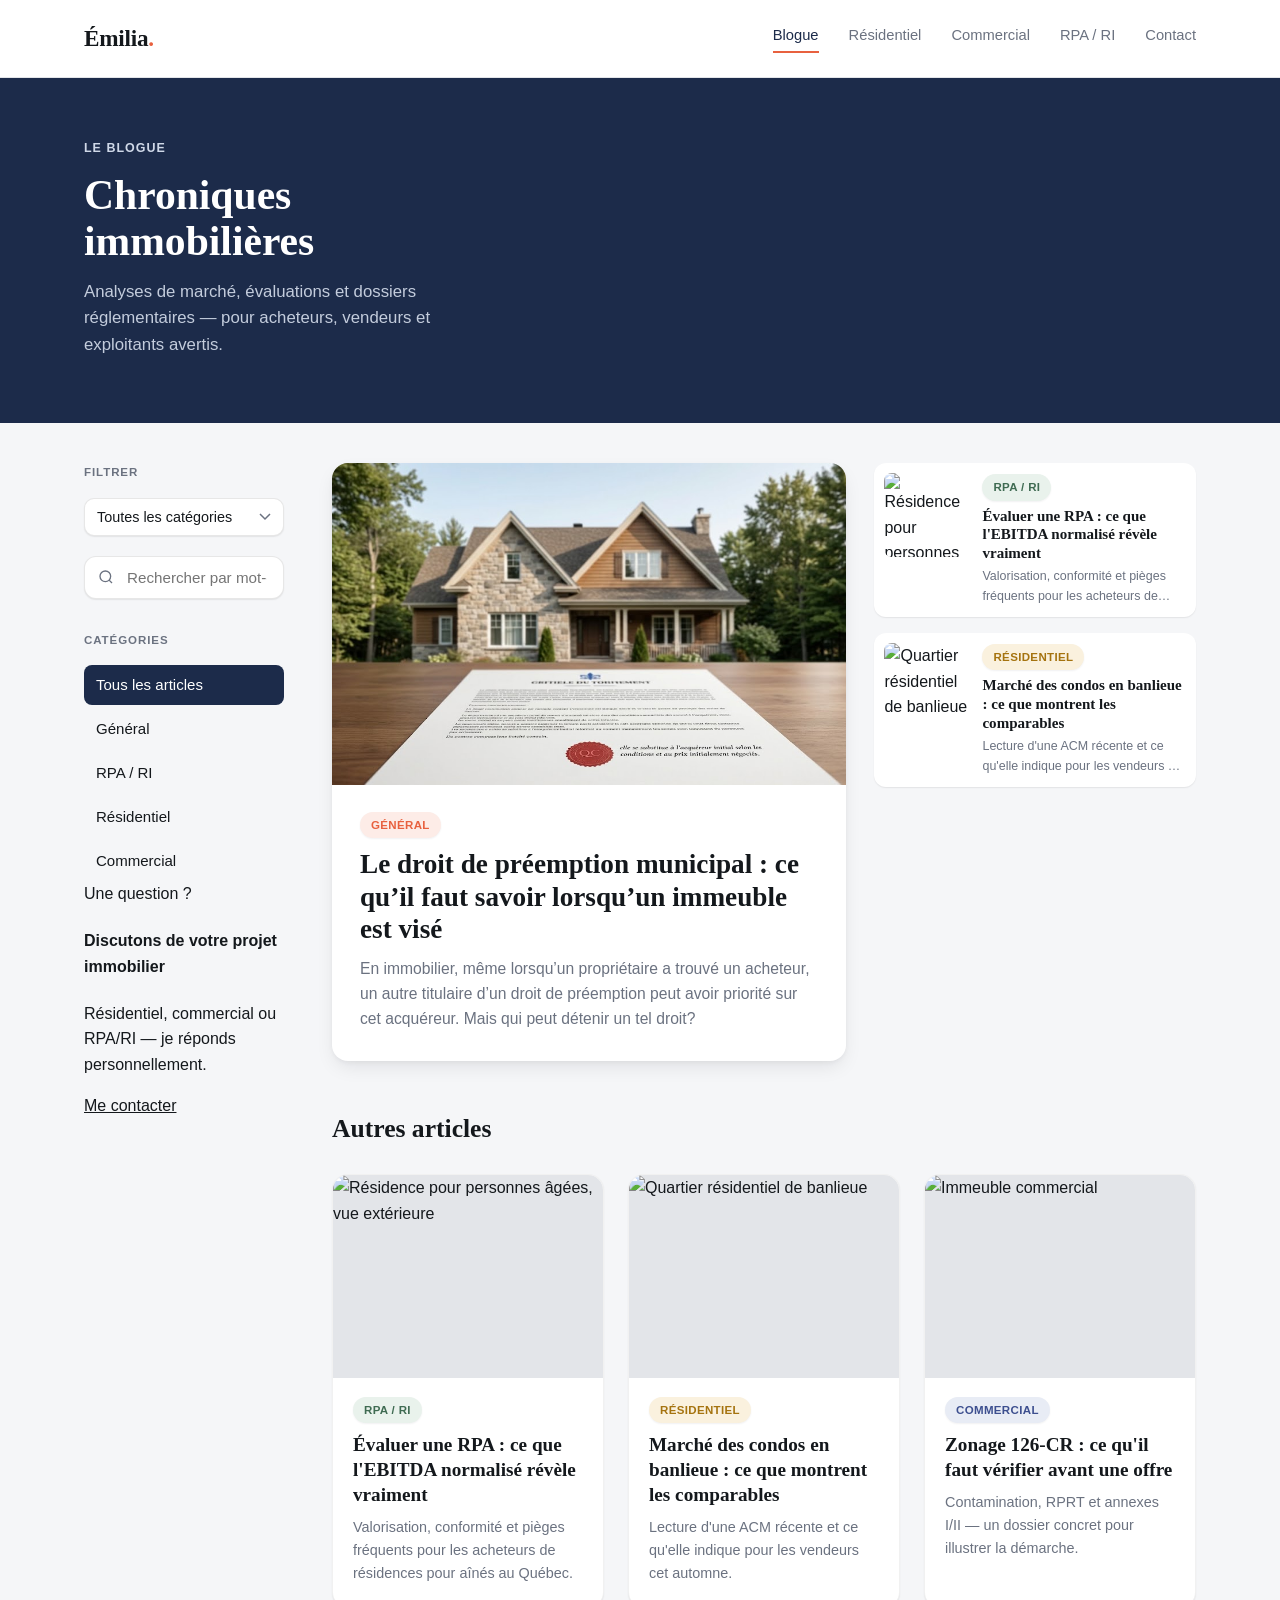
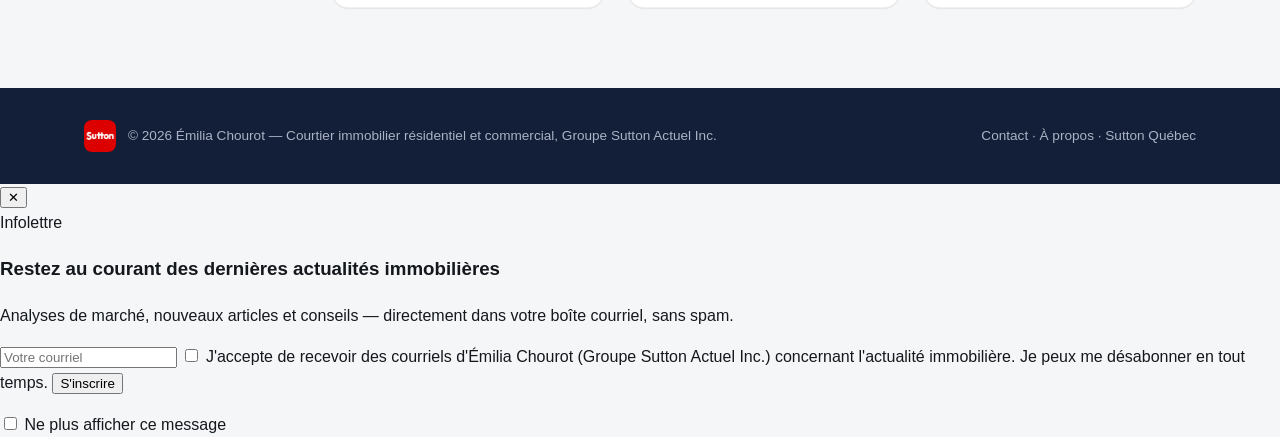
==== commit 97ff544f: "Update index.html" ====
--- a/index.html
+++ b/index.html
@@ -47,6 +47,13 @@
     <ul class="sidebar__list" id="categoryList">
       <li><a href="#" class="active" data-cat="all">Tous les articles</a></li>
     </ul>
+
+    <div class="sidebar-cta">
+      <span class="sidebar-cta__eyebrow">Une question ?</span>
+      <h4>Discutons de votre projet immobilier</h4>
+      <p>Résidentiel, commercial ou RPA/RI — je réponds personnellement.</p>
+      <a href="#">Me contacter</a>
+    </div>
   </aside>
 
   <section>
@@ -194,69 +201,106 @@
 });
 </script>
 
-<!-- Pop-up formulaire de contact -->
-<div class="contact-popup-overlay" id="contactPopupOverlay">
-  <div class="contact-popup">
-    <button class="contact-popup__close" id="contactPopupClose" aria-label="Fermer">✕</button>
-    <div class="contact-popup__eyebrow">Une question ?</div>
-    <h3>Discutons de votre projet immobilier</h3>
-    <p class="sub">Résidentiel, commercial ou RPA/RI — je réponds personnellement à chaque message.</p>
-    <form id="contactPopupForm">
-      <input type="text" id="cpName" placeholder="Votre nom" required>
-      <input type="email" id="cpEmail" placeholder="Votre courriel" required>
-      <input type="tel" id="cpPhone" placeholder="Téléphone (optionnel)">
-      <textarea id="cpMessage" placeholder="Votre message" required></textarea>
-      <button type="submit">Envoyer le message</button>
-    </form>
+<script>
+document.getElementById("navToggle").addEventListener("click", () => {
+  document.getElementById("mainNav").classList.toggle("open");
+});
+</script>
+
+<!-- Pop-up infolettre -->
+<div class="newsletter-overlay" id="newsletterOverlay">
+  <div class="newsletter-popup">
+    <button class="newsletter-popup__close" id="newsletterClose" aria-label="Fermer">✕</button>
+    <div class="newsletter-popup__photo">
+      <img src="https://images.unsplash.com/photo-1560518883-ce09059eeffa?w=700&q=80" alt="">
+    </div>
+    <div class="newsletter-popup__content">
+      <span class="newsletter-popup__eyebrow">Infolettre</span>
+      <h3>Restez au courant des dernières actualités immobilières</h3>
+      <p class="sub">Analyses de marché, nouveaux articles et conseils — directement dans votre boîte courriel, sans spam.</p>
+      <form id="newsletterForm">
+        <input type="email" id="nlEmail" placeholder="Votre courriel" required>
+        <label class="newsletter-popup__consent">
+          <input type="checkbox" id="nlConsent" required>
+          <span>J'accepte de recevoir des courriels d'Émilia Chourot (Groupe Sutton Actuel Inc.) concernant l'actualité immobilière. Je peux me désabonner en tout temps.</span>
+        </label>
+        <button type="submit">S'inscrire</button>
+        <p class="newsletter-popup__status" id="newsletterStatus"></p>
+      </form>
+      <label class="newsletter-popup__dismiss">
+        <input type="checkbox" id="nlDismissForever">
+        Ne plus afficher ce message
+      </label>
+    </div>
   </div>
 </div>
 
 <script>
-// Courriel qui reçoit les messages — à remplacer par la vraie adresse d'Émilia.
-const CONTACT_EMAIL = "chourotemilia@hotmail.com";
+// URL du Google Apps Script (Web App) qui enregistre les inscriptions
+// dans la feuille Google Sheets — à remplacer une fois créée.
+const NEWSLETTER_WEBHOOK_URL = "URL_APPS_SCRIPT_A_REMPLACER";
 
 (function () {
-  const overlay = document.getElementById("contactPopupOverlay");
-  const closeBtn = document.getElementById("contactPopupClose");
-  const form = document.getElementById("contactPopupForm");
-  const SESSION_KEY = "contact_popup_shown";
-
-  // Apparaît une seule fois par visite, après un court délai — jamais
-  // au chargement immédiat, et jamais répété si déjà vu cette session.
-  if (!sessionStorage.getItem(SESSION_KEY)) {
+  const overlay = document.getElementById("newsletterOverlay");
+  const closeBtn = document.getElementById("newsletterClose");
+  const form = document.getElementById("newsletterForm");
+  const dismissForever = document.getElementById("nlDismissForever");
+  const statusEl = document.getElementById("newsletterStatus");
+
+  const FOREVER_KEY = "newsletter_popup_dismissed_forever";
+  const SESSION_KEY = "newsletter_popup_shown";
+
+  function maybeShow() {
+    if (localStorage.getItem(FOREVER_KEY)) return; // ne revient jamais si coché un jour
+    if (sessionStorage.getItem(SESSION_KEY)) return; // déjà vu cette visite
     setTimeout(() => {
       overlay.classList.add("visible");
       sessionStorage.setItem(SESSION_KEY, "1");
     }, 9000);
   }
-
-  closeBtn.addEventListener("click", () => overlay.classList.remove("visible"));
+  maybeShow();
+
+  function closePopup() {
+    if (dismissForever.checked) {
+      localStorage.setItem(FOREVER_KEY, "1");
+    }
+    overlay.classList.remove("visible");
+  }
+
+  closeBtn.addEventListener("click", closePopup);
   overlay.addEventListener("click", (e) => {
-    if (e.target === overlay) overlay.classList.remove("visible");
+    if (e.target === overlay) closePopup();
   });
 
-  form.addEventListener("submit", (e) => {
+  form.addEventListener("submit", async (e) => {
     e.preventDefault();
-    const name = document.getElementById("cpName").value;
-    const email = document.getElementById("cpEmail").value;
-    const phone = document.getElementById("cpPhone").value;
-    const message = document.getElementById("cpMessage").value;
-
-    const subject = encodeURIComponent(`Message du site — ${name}`);
-    const body = encodeURIComponent(
-      `Nom: ${name}\nCourriel: ${email}\nTéléphone: ${phone || "(non fourni)"}\n\nMessage:\n${message}`
-    );
-    window.location.href = `mailto:${CONTACT_EMAIL}?subject=${subject}&body=${body}`;
-    overlay.classList.remove("visible");
+    const email = document.getElementById("nlEmail").value;
+
+    statusEl.className = "newsletter-popup__status";
+    statusEl.textContent = "Inscription en cours…";
+
+    try {
+      await fetch(NEWSLETTER_WEBHOOK_URL, {
+        method: "POST",
+        mode: "no-cors", // Apps Script ne renvoie pas d'en-têtes CORS lisibles ; l'envoi fonctionne quand même.
+        headers: { "Content-Type": "application/json" },
+        body: JSON.stringify({
+          email: email,
+          consentement: true,
+          date: new Date().toISOString(),
+          page: window.location.href
+        })
+      });
+      statusEl.className = "newsletter-popup__status success";
+      statusEl.textContent = "Merci ! Vous êtes inscrit(e).";
+      setTimeout(closePopup, 1800);
+    } catch (err) {
+      statusEl.className = "newsletter-popup__status error";
+      statusEl.textContent = "Une erreur est survenue, réessayez plus tard.";
+    }
   });
 })();
 </script>
 
-<script>
-document.getElementById("navToggle").addEventListener("click", () => {
-  document.getElementById("mainNav").classList.toggle("open");
-});
-</script>
-
 </body>
 </html>
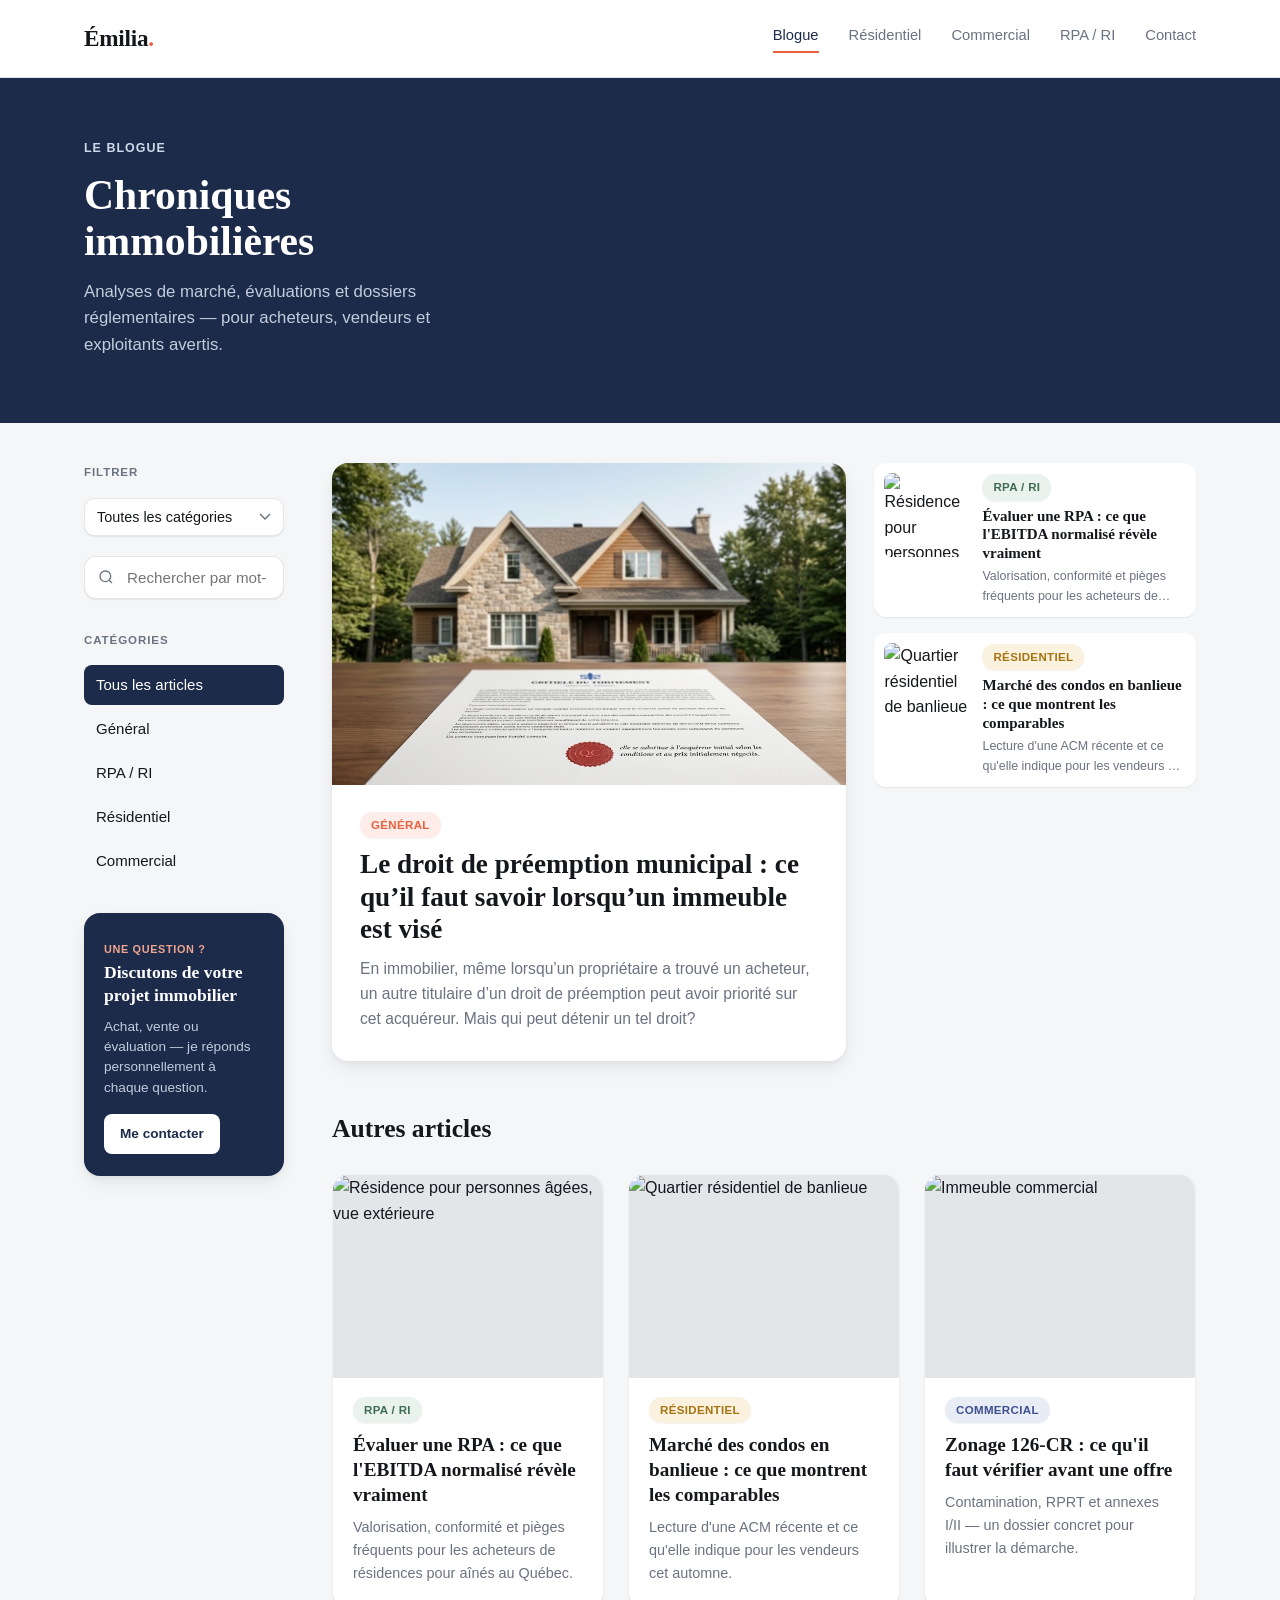
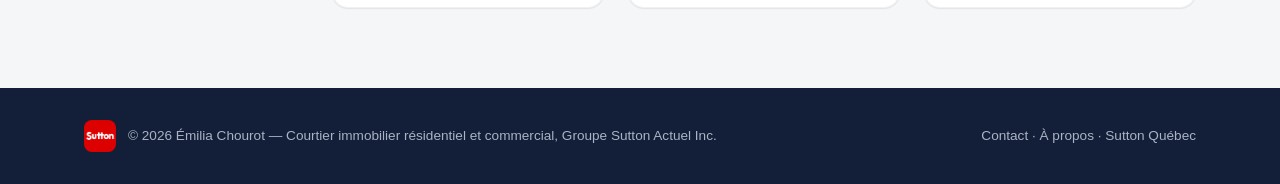
==== commit 7d4f157a: "Update index.html" ====
--- a/index.html
+++ b/index.html
@@ -3,8 +3,8 @@
 <head>
 <meta charset="UTF-8">
 <meta name="viewport" content="width=device-width, initial-scale=1.0">
-<title>Émilia — Courtière immobilière | Résidentiel, Commercial & RPA/RI</title>
-<meta name="description" content="Chroniques et analyses de marché par une courtière immobilière spécialisée en résidentiel, commercial et résidences pour aînés (RPA/RI) dans la grande région de Montréal.">
+<title>Émilia — Courtière immobilière | Résidentiel & Commercial</title>
+<meta name="description" content="Chroniques et analyses de marché par une courtière immobilière spécialisée en résidentiel et commercial, avec une expertise approfondie en dossiers réglementaires, dans la grande région de Montréal.">
 <link rel="stylesheet" href="style.css">
 </head>
 <body>
@@ -17,7 +17,7 @@
       <a href="#">Résidentiel</a>
       <a href="#">Commercial</a>
       <a href="#">RPA / RI</a>
-      <a href="#">Contact</a>
+      <a href="contact.html">Contact</a>
     </nav>
     <button class="nav-toggle" id="navToggle" aria-label="Ouvrir le menu">☰</button>
   </div>
@@ -51,8 +51,8 @@
     <div class="sidebar-cta">
       <span class="sidebar-cta__eyebrow">Une question ?</span>
       <h4>Discutons de votre projet immobilier</h4>
-      <p>Résidentiel, commercial ou RPA/RI — je réponds personnellement.</p>
-      <a href="#">Me contacter</a>
+      <p>Achat, vente ou évaluation — je réponds personnellement à chaque question.</p>
+      <a href="contact.html">Me contacter</a>
     </div>
   </aside>
 
@@ -73,7 +73,7 @@
       <span>© 2026 Émilia Chourot — Courtier immobilier résidentiel et commercial, Groupe Sutton Actuel Inc.</span>
     </div>
     <nav aria-label="Navigation de pied de page">
-      <a href="#">Contact</a> · <a href="#">À propos</a> · <a href="https://www.suttonquebec.com/" target="_blank" rel="noopener">Sutton Québec</a>
+      <a href="contact.html">Contact</a> · <a href="#">À propos</a> · <a href="https://www.suttonquebec.com/" target="_blank" rel="noopener">Sutton Québec</a>
     </nav>
   </div>
 </footer>
--- a/style.css
+++ b/style.css
@@ -108,6 +108,21 @@
   font-size: 1rem;
 }
 
+/* Menu déroulant mobile — activé en JS via la classe .open */
+.main-nav.open {
+  display: flex !important;
+  flex-direction: column;
+  position: absolute;
+  top: 100%;
+  left: 0;
+  right: 0;
+  background: var(--paper);
+  padding: 18px 24px 22px;
+  border-bottom: 1px solid var(--line);
+  box-shadow: var(--shadow-md);
+  gap: 16px;
+}
+
 /* ---------- Page hero (blog index) ---------- */
 .blog-hero {
   background: var(--navy);
@@ -495,6 +510,109 @@
   transform: translateY(-1px);
 }
 
+/* ---------- Pop-up infolettre (image + formulaire) ---------- */
+.newsletter-overlay {
+  position: fixed; inset: 0; background: rgba(20,24,28,0.55);
+  display: none; align-items: center; justify-content: center;
+  padding: 20px; z-index: 200;
+}
+.newsletter-overlay.visible { display: flex; }
+
+.newsletter-popup {
+  background: var(--paper); border-radius: var(--radius);
+  max-width: 720px; width: 100%; overflow: hidden;
+  box-shadow: var(--shadow-lg); position: relative;
+  display: grid; grid-template-columns: 1fr 1fr;
+}
+
+.newsletter-popup__photo { display: block; }
+.newsletter-popup__photo img { width: 100%; height: 100%; object-fit: cover; display: block; }
+
+.newsletter-popup__content { padding: 34px 32px; display: flex; flex-direction: column; }
+
+.newsletter-popup__close {
+  position: absolute; top: 14px; right: 14px;
+  background: rgba(255,255,255,0.9); border: none; border-radius: 50%;
+  width: 30px; height: 30px; font-size: 1.05rem; color: var(--ink);
+  cursor: pointer; line-height: 1; z-index: 2;
+}
+
+.newsletter-popup__eyebrow {
+  font-size: 0.72rem; font-weight: 700; letter-spacing: 0.06em;
+  text-transform: uppercase; color: var(--coral); margin-bottom: 10px;
+}
+
+.newsletter-popup h3 {
+  font-family: var(--font-display); font-size: 1.5rem;
+  margin: 0 0 10px; line-height: 1.25;
+}
+
+.newsletter-popup p.sub {
+  color: var(--muted); font-size: 0.92rem; margin: 0 0 22px; line-height: 1.5;
+}
+
+.newsletter-popup input[type="email"] {
+  width: 100%; font-family: var(--font-body); font-size: 0.95rem;
+  padding: 12px 14px; border: 1px solid rgba(20,24,28,0.12);
+  border-radius: 10px; background: var(--canvas); margin-bottom: 14px;
+}
+.newsletter-popup input:focus {
+  outline: none; border-color: var(--coral); box-shadow: 0 0 0 3px var(--coral-soft);
+}
+
+.newsletter-popup__consent {
+  display: flex; align-items: flex-start; gap: 8px;
+  font-size: 0.76rem; color: var(--muted); line-height: 1.5; margin-bottom: 16px;
+}
+.newsletter-popup__consent input { margin-top: 3px; flex-shrink: 0; }
+
+.newsletter-popup button[type="submit"] {
+  font-family: var(--font-body); font-weight: 600; font-size: 0.95rem;
+  background: var(--navy); color: #fff; border: none;
+  padding: 12px 20px; border-radius: 10px; cursor: pointer;
+  box-shadow: var(--shadow-sm); margin-bottom: 12px;
+}
+
+.newsletter-popup__dismiss {
+  display: flex; align-items: center; gap: 8px;
+  font-size: 0.8rem; color: var(--muted); margin-top: auto; padding-top: 8px;
+}
+
+.newsletter-popup__status { font-size: 0.85rem; margin-top: 6px; }
+.newsletter-popup__status.success { color: #2c6e49; }
+.newsletter-popup__status.error { color: #b8371f; }
+
+@media (max-width: 640px) {
+  .newsletter-popup { grid-template-columns: 1fr; }
+  .newsletter-popup__photo { display: none; }
+}
+
+/* ---------- Carte "Une question ?" dans la sidebar ---------- */
+.sidebar-cta {
+  margin-top: 32px;
+  padding: 22px 20px;
+  background: var(--navy);
+  color: #fff;
+  border-radius: var(--radius);
+  box-shadow: var(--shadow-md);
+}
+.sidebar-cta__eyebrow {
+  font-size: 0.68rem; font-weight: 700; letter-spacing: 0.06em;
+  text-transform: uppercase; color: #f0a58f; margin-bottom: 8px;
+}
+.sidebar-cta h4 {
+  font-family: var(--font-display); font-size: 1.1rem;
+  margin: 0 0 10px; line-height: 1.3;
+}
+.sidebar-cta p {
+  font-size: 0.85rem; color: #c3ccdc; margin: 0 0 16px; line-height: 1.5;
+}
+.sidebar-cta a {
+  display: inline-block; background: #fff; color: var(--navy);
+  font-weight: 600; font-size: 0.85rem; text-decoration: none;
+  padding: 9px 16px; border-radius: 8px;
+}
+
 /* ---------- Footer ---------- */
 .site-footer {
   background: var(--navy-dark);
